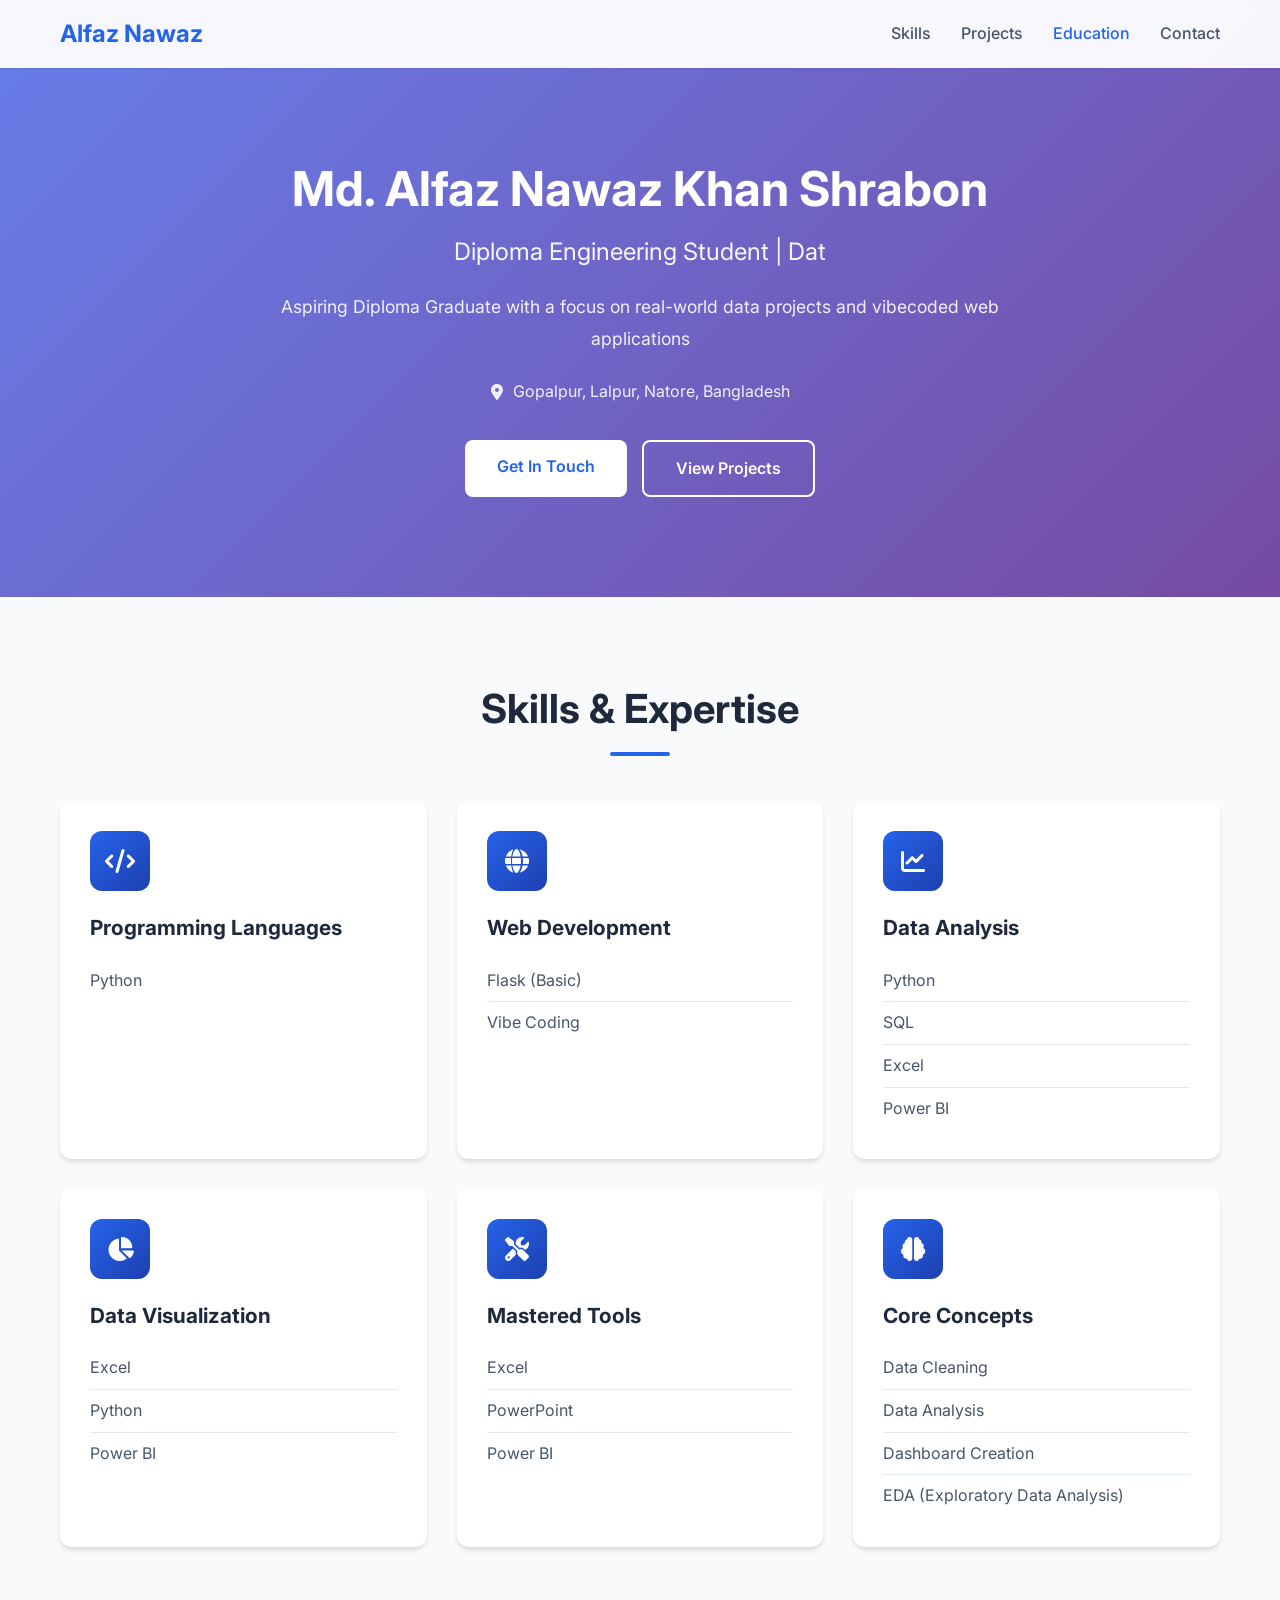
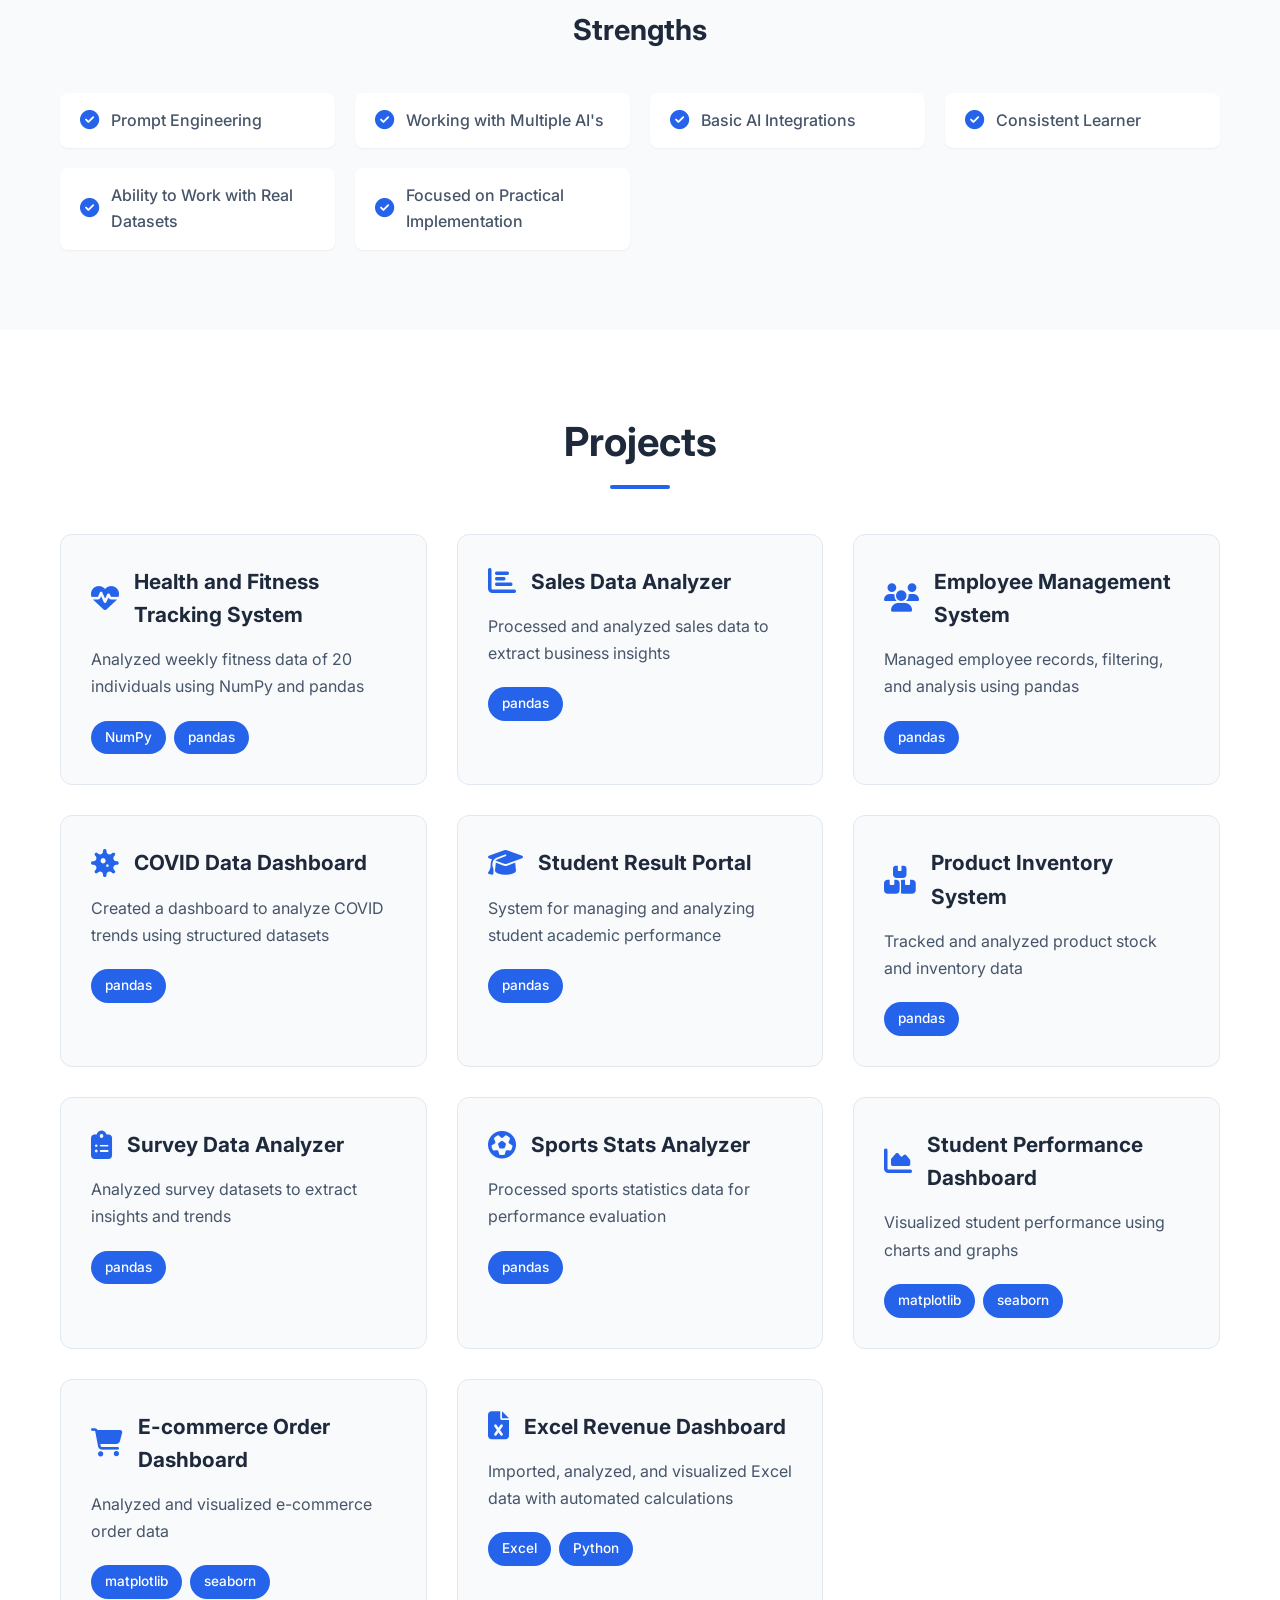
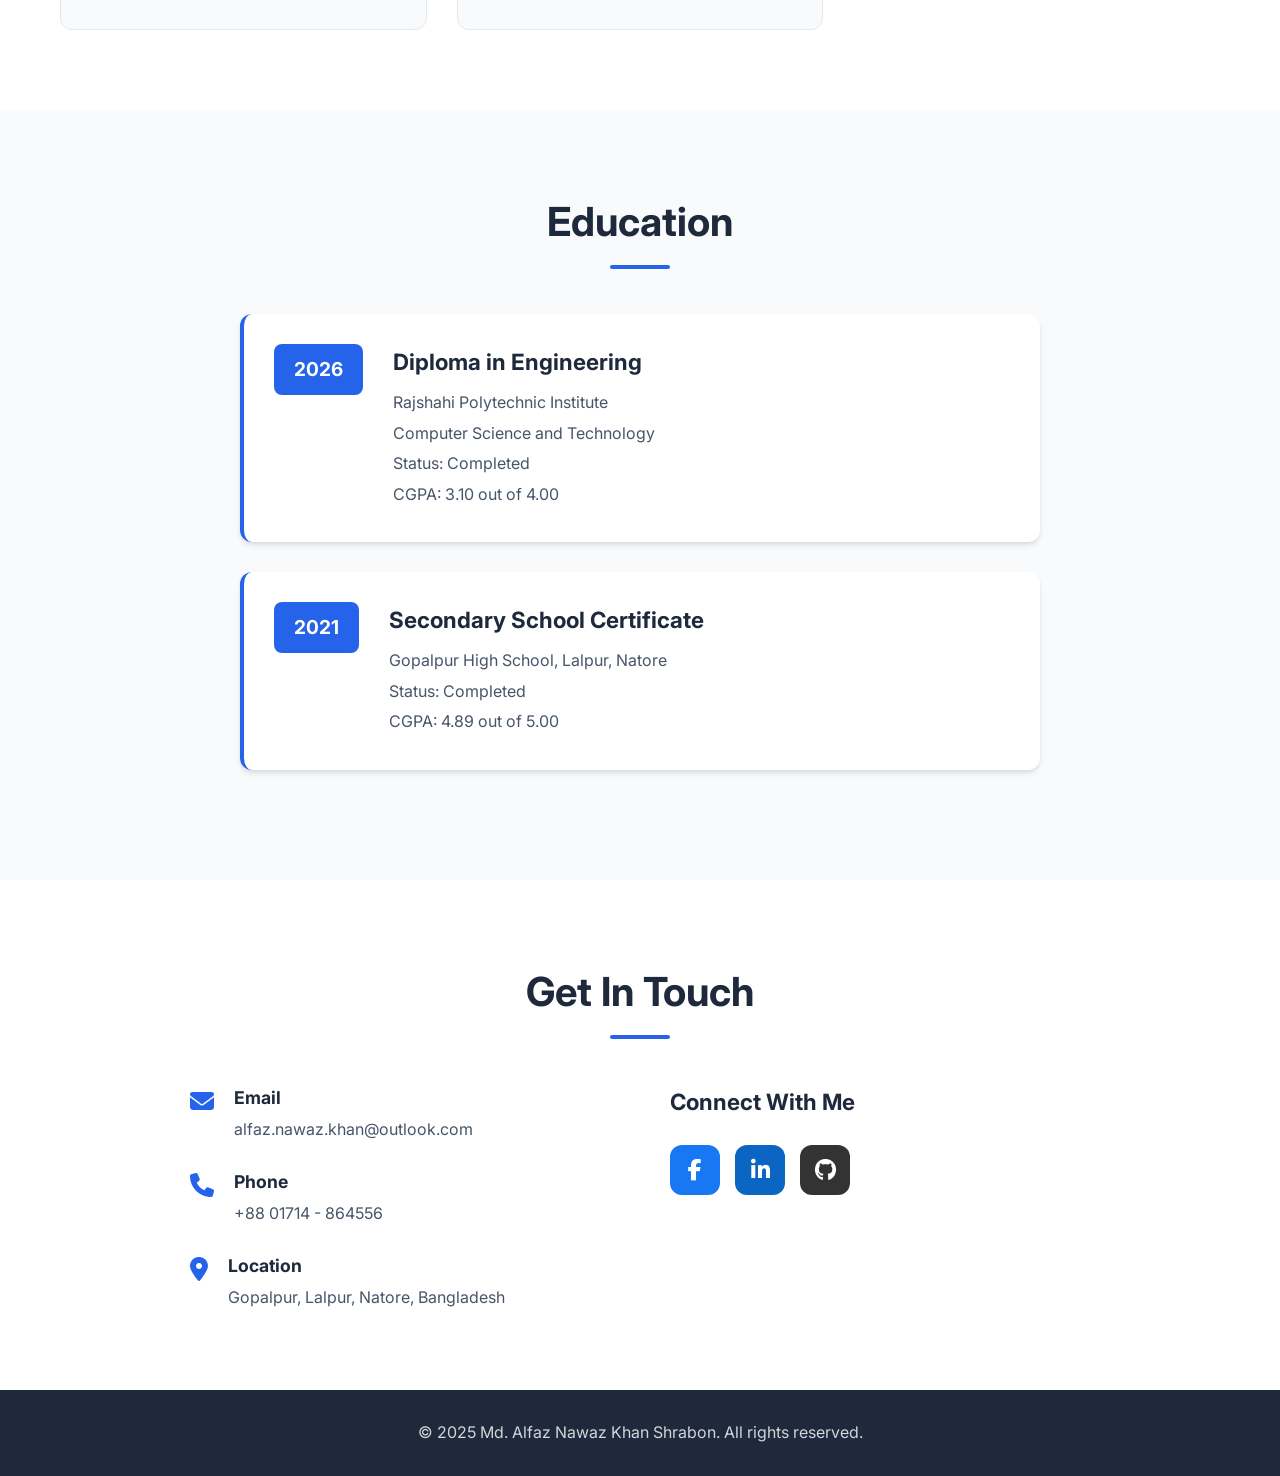
==== portfolio/index.html @ bba041fe "**Professional Portfolio Website Implementation** Key features implemented: - Created complete respo" ====
<!DOCTYPE html>
<html lang="en">
<head>
    <meta charset="UTF-8">
    <meta name="viewport" content="width=device-width, initial-scale=1.0">
    <title>Md. Alfaz Nawaz Khan Shrabon - Portfolio</title>
    <link rel="stylesheet" href="styles.css">
    <link href="https://fonts.googleapis.com/css2?family=Inter:wght@300;400;500;600;700&display=swap" rel="stylesheet">
    <link rel="stylesheet" href="https://cdnjs.cloudflare.com/ajax/libs/font-awesome/6.4.0/css/all.min.css">
</head>
<body>
    <!-- Navigation -->
    <nav class="navbar">
        <div class="nav-container">
            <a href="#" class="nav-logo">Alfaz Nawaz</a>
            <button class="nav-toggle" id="navToggle">
                <span class="hamburger"></span>
            </button>
            <ul class="nav-menu" id="navMenu">
                <li class="nav-item"><a href="#skills" class="nav-link">Skills</a></li>
                <li class="nav-item"><a href="#projects" class="nav-link">Projects</a></li>
                <li class="nav-item"><a href="#education" class="nav-link">Education</a></li>
                <li class="nav-item"><a href="#contact" class="nav-link">Contact</a></li>
            </ul>
        </div>
    </nav>

    <!-- Hero Section -->
    <header class="hero">
        <div class="container">
            <div class="hero-content">
                <h1 class="hero-title">Md. Alfaz Nawaz Khan Shrabon</h1>
                <p class="hero-subtitle">Diploma Engineering Student | Data Analyst | Web Developer</p>
                <p class="hero-description">Aspiring Diploma Graduate with a focus on real-world data projects and vibecoded web applications</p>
                <div class="hero-location">
                    <i class="fas fa-map-marker-alt"></i>
                    <span>Gopalpur, Lalpur, Natore, Bangladesh</span>
                </div>
                <div class="hero-buttons">
                    <a href="#contact" class="btn btn-primary">Get In Touch</a>
                    <a href="#projects" class="btn btn-secondary">View Projects</a>
                </div>
            </div>
        </div>
    </header>

    <!-- Skills Section -->
    <section id="skills" class="section skills-section">
        <div class="container">
            <h2 class="section-title">Skills & Expertise</h2>
            <div class="skills-grid">
                <div class="skill-card">
                    <div class="skill-icon">
                        <i class="fas fa-code"></i>
                    </div>
                    <h3>Programming Languages</h3>
                    <ul class="skill-list">
                        <li>Python</li>
                    </ul>
                </div>
                <div class="skill-card">
                    <div class="skill-icon">
                        <i class="fas fa-globe"></i>
                    </div>
                    <h3>Web Development</h3>
                    <ul class="skill-list">
                        <li>Flask (Basic)</li>
                        <li>Vibe Coding</li>
                    </ul>
                </div>
                <div class="skill-card">
                    <div class="skill-icon">
                        <i class="fas fa-chart-line"></i>
                    </div>
                    <h3>Data Analysis</h3>
                    <ul class="skill-list">
                        <li>Python</li>
                        <li>SQL</li>
                        <li>Excel</li>
                        <li>Power BI</li>
                    </ul>
                </div>
                <div class="skill-card">
                    <div class="skill-icon">
                        <i class="fas fa-chart-pie"></i>
                    </div>
                    <h3>Data Visualization</h3>
                    <ul class="skill-list">
                        <li>Excel</li>
                        <li>Python</li>
                        <li>Power BI</li>
                    </ul>
                </div>
                <div class="skill-card">
                    <div class="skill-icon">
                        <i class="fas fa-tools"></i>
                    </div>
                    <h3>Mastered Tools</h3>
                    <ul class="skill-list">
                        <li>Excel</li>
                        <li>PowerPoint</li>
                        <li>Power BI</li>
                    </ul>
                </div>
                <div class="skill-card">
                    <div class="skill-icon">
                        <i class="fas fa-brain"></i>
                    </div>
                    <h3>Core Concepts</h3>
                    <ul class="skill-list">
                        <li>Data Cleaning</li>
                        <li>Data Analysis</li>
                        <li>Dashboard Creation</li>
                        <li>EDA (Exploratory Data Analysis)</li>
                    </ul>
                </div>
            </div>
            
            <div class="strengths-section">
                <h3 class="subsection-title">Strengths</h3>
                <div class="strengths-grid">
                    <div class="strength-item">
                        <i class="fas fa-check-circle"></i>
                        <span>Prompt Engineering</span>
                    </div>
                    <div class="strength-item">
                        <i class="fas fa-check-circle"></i>
                        <span>Working with Multiple AI's</span>
                    </div>
                    <div class="strength-item">
                        <i class="fas fa-check-circle"></i>
                        <span>Basic AI Integrations</span>
                    </div>
                    <div class="strength-item">
                        <i class="fas fa-check-circle"></i>
                        <span>Consistent Learner</span>
                    </div>
                    <div class="strength-item">
                        <i class="fas fa-check-circle"></i>
                        <span>Ability to Work with Real Datasets</span>
                    </div>
                    <div class="strength-item">
                        <i class="fas fa-check-circle"></i>
                        <span>Focused on Practical Implementation</span>
                    </div>
                </div>
            </div>
        </div>
    </section>

    <!-- Projects Section -->
    <section id="projects" class="section projects-section">
        <div class="container">
            <h2 class="section-title">Projects</h2>
            <div class="projects-grid">
                <div class="project-card">
                    <div class="project-header">
                        <i class="fas fa-heartbeat project-icon"></i>
                        <h3>Health and Fitness Tracking System</h3>
                    </div>
                    <p class="project-description">Analyzed weekly fitness data of 20 individuals using NumPy and pandas</p>
                    <div class="project-tech">
                        <span class="tech-tag">NumPy</span>
                        <span class="tech-tag">pandas</span>
                    </div>
                </div>
                <div class="project-card">
                    <div class="project-header">
                        <i class="fas fa-chart-bar project-icon"></i>
                        <h3>Sales Data Analyzer</h3>
                    </div>
                    <p class="project-description">Processed and analyzed sales data to extract business insights</p>
                    <div class="project-tech">
                        <span class="tech-tag">pandas</span>
                    </div>
                </div>
                <div class="project-card">
                    <div class="project-header">
                        <i class="fas fa-users project-icon"></i>
                        <h3>Employee Management System</h3>
                    </div>
                    <p class="project-description">Managed employee records, filtering, and analysis using pandas</p>
                    <div class="project-tech">
                        <span class="tech-tag">pandas</span>
                    </div>
                </div>
                <div class="project-card">
                    <div class="project-header">
                        <i class="fas fa-virus project-icon"></i>
                        <h3>COVID Data Dashboard</h3>
                    </div>
                    <p class="project-description">Created a dashboard to analyze COVID trends using structured datasets</p>
                    <div class="project-tech">
                        <span class="tech-tag">pandas</span>
                    </div>
                </div>
                <div class="project-card">
                    <div class="project-header">
                        <i class="fas fa-graduation-cap project-icon"></i>
                        <h3>Student Result Portal</h3>
                    </div>
                    <p class="project-description">System for managing and analyzing student academic performance</p>
                    <div class="project-tech">
                        <span class="tech-tag">pandas</span>
                    </div>
                </div>
                <div class="project-card">
                    <div class="project-header">
                        <i class="fas fa-boxes project-icon"></i>
                        <h3>Product Inventory System</h3>
                    </div>
                    <p class="project-description">Tracked and analyzed product stock and inventory data</p>
                    <div class="project-tech">
                        <span class="tech-tag">pandas</span>
                    </div>
                </div>
                <div class="project-card">
                    <div class="project-header">
                        <i class="fas fa-clipboard-list project-icon"></i>
                        <h3>Survey Data Analyzer</h3>
                    </div>
                    <p class="project-description">Analyzed survey datasets to extract insights and trends</p>
                    <div class="project-tech">
                        <span class="tech-tag">pandas</span>
                    </div>
                </div>
                <div class="project-card">
                    <div class="project-header">
                        <i class="fas fa-futbol project-icon"></i>
                        <h3>Sports Stats Analyzer</h3>
                    </div>
                    <p class="project-description">Processed sports statistics data for performance evaluation</p>
                    <div class="project-tech">
                        <span class="tech-tag">pandas</span>
                    </div>
                </div>
                <div class="project-card">
                    <div class="project-header">
                        <i class="fas fa-chart-area project-icon"></i>
                        <h3>Student Performance Dashboard</h3>
                    </div>
                    <p class="project-description">Visualized student performance using charts and graphs</p>
                    <div class="project-tech">
                        <span class="tech-tag">matplotlib</span>
                        <span class="tech-tag">seaborn</span>
                    </div>
                </div>
                <div class="project-card">
                    <div class="project-header">
                        <i class="fas fa-shopping-cart project-icon"></i>
                        <h3>E-commerce Order Dashboard</h3>
                    </div>
                    <p class="project-description">Analyzed and visualized e-commerce order data</p>
                    <div class="project-tech">
                        <span class="tech-tag">matplotlib</span>
                        <span class="tech-tag">seaborn</span>
                    </div>
                </div>
                <div class="project-card">
                    <div class="project-header">
                        <i class="fas fa-file-excel project-icon"></i>
                        <h3>Excel Revenue Dashboard</h3>
                    </div>
                    <p class="project-description">Imported, analyzed, and visualized Excel data with automated calculations</p>
                    <div class="project-tech">
                        <span class="tech-tag">Excel</span>
                        <span class="tech-tag">Python</span>
                    </div>
                </div>
            </div>
        </div>
    </section>

    <!-- Education Section -->
    <section id="education" class="section education-section">
        <div class="container">
            <h2 class="section-title">Education</h2>
            <div class="education-timeline">
                <div class="education-card">
                    <div class="education-year">2026</div>
                    <div class="education-content">
                        <h3>Diploma in Engineering</h3>
                        <p class="education-institution">Rajshahi Polytechnic Institute</p>
                        <p class="education-department">Computer Science and Technology</p>
                        <p class="education-status">Status: Completed</p>
                        <p class="education-cgpa">CGPA: 3.10 out of 4.00</p>
                    </div>
                </div>
                <div class="education-card">
                    <div class="education-year">2021</div>
                    <div class="education-content">
                        <h3>Secondary School Certificate</h3>
                        <p class="education-institution">Gopalpur High School, Lalpur, Natore</p>
                        <p class="education-status">Status: Completed</p>
                        <p class="education-cgpa">CGPA: 4.89 out of 5.00</p>
                    </div>
                </div>
            </div>
        </div>
    </section>

    <!-- Contact Section -->
    <section id="contact" class="section contact-section">
        <div class="container">
            <h2 class="section-title">Get In Touch</h2>
            <div class="contact-content">
                <div class="contact-info">
                    <div class="contact-item">
                        <i class="fas fa-envelope"></i>
                        <div>
                            <h4>Email</h4>
                            <a href="mailto:alfaz.nawaz.khan@outlook.com">alfaz.nawaz.khan@outlook.com</a>
                        </div>
                    </div>
                    <div class="contact-item">
                        <i class="fas fa-phone"></i>
                        <div>
                            <h4>Phone</h4>
                            <a href="tel:+8801714864556">+88 01714 - 864556</a>
                        </div>
                    </div>
                    <div class="contact-item">
                        <i class="fas fa-map-marker-alt"></i>
                        <div>
                            <h4>Location</h4>
                            <p>Gopalpur, Lalpur, Natore, Bangladesh</p>
                        </div>
                    </div>
                </div>
                <div class="social-links">
                    <h3>Connect With Me</h3>
                    <div class="social-icons">
                        <a href="https://www.facebook.com/share/1CtKbFbs4C/" target="_blank" class="social-icon facebook">
                            <i class="fab fa-facebook-f"></i>
                        </a>
                        <a href="https://www.linkedin.com/in/alfaz-nawaz-012961237/" target="_blank" class="social-icon linkedin">
                            <i class="fab fa-linkedin-in"></i>
                        </a>
                        <a href="https://github.com/AlfazNawazKhan" target="_blank" class="social-icon github">
                            <i class="fab fa-github"></i>
                        </a>
                    </div>
                </div>
            </div>
        </div>
    </section>

    <!-- Footer -->
    <footer class="footer">
        <div class="container">
            <p>&copy; 2025 Md. Alfaz Nawaz Khan Shrabon. All rights reserved.</p>
        </div>
    </footer>

    <script src="script.js"></script>
</body>
</html>
---- portfolio/styles.css ----
/* CSS Reset and Base Styles */
* {
    margin: 0;
    padding: 0;
    box-sizing: border-box;
}

:root {
    --primary-color: #2563eb;
    --primary-dark: #1e40af;
    --secondary-color: #64748b;
    --text-primary: #1e293b;
    --text-secondary: #475569;
    --bg-light: #f8fafc;
    --bg-white: #ffffff;
    --border-color: #e2e8f0;
    --shadow-sm: 0 1px 2px 0 rgba(0, 0, 0, 0.05);
    --shadow-md: 0 4px 6px -1px rgba(0, 0, 0, 0.1), 0 2px 4px -1px rgba(0, 0, 0, 0.06);
    --shadow-lg: 0 10px 15px -3px rgba(0, 0, 0, 0.1), 0 4px 6px -2px rgba(0, 0, 0, 0.05);
    --transition: all 0.3s ease;
}

html {
    scroll-behavior: smooth;
}

body {
    font-family: 'Inter', -apple-system, BlinkMacSystemFont, 'Segoe UI', Roboto, sans-serif;
    line-height: 1.6;
    color: var(--text-primary);
    background-color: var(--bg-white);
}

.container {
    max-width: 1200px;
    margin: 0 auto;
    padding: 0 20px;
}

.section {
    padding: 80px 0;
}

.section-title {
    font-size: 2.5rem;
    font-weight: 700;
    text-align: center;
    margin-bottom: 60px;
    color: var(--text-primary);
    position: relative;
}

.section-title::after {
    content: '';
    position: absolute;
    bottom: -15px;
    left: 50%;
    transform: translateX(-50%);
    width: 60px;
    height: 4px;
    background: var(--primary-color);
    border-radius: 2px;
}

/* Navigation */
.navbar {
    position: fixed;
    top: 0;
    left: 0;
    right: 0;
    background: rgba(255, 255, 255, 0.95);
    backdrop-filter: blur(10px);
    box-shadow: var(--shadow-sm);
    z-index: 1000;
    transition: var(--transition);
}

.nav-container {
    max-width: 1200px;
    margin: 0 auto;
    padding: 15px 20px;
    display: flex;
    justify-content: space-between;
    align-items: center;
}

.nav-logo {
    font-size: 1.5rem;
    font-weight: 700;
    color: var(--primary-color);
    text-decoration: none;
    transition: var(--transition);
}

.nav-logo:hover {
    color: var(--primary-dark);
}

.nav-menu {
    display: flex;
    list-style: none;
    gap: 30px;
}

.nav-link {
    text-decoration: none;
    color: var(--text-secondary);
    font-weight: 500;
    transition: var(--transition);
    position: relative;
}

.nav-link:hover {
    color: var(--primary-color);
}

.nav-link::after {
    content: '';
    position: absolute;
    bottom: -5px;
    left: 0;
    width: 0;
    height: 2px;
    background: var(--primary-color);
    transition: var(--transition);
}

.nav-link:hover::after {
    width: 100%;
}

.nav-toggle {
    display: none;
    background: none;
    border: none;
    cursor: pointer;
    padding: 10px;
}

.hamburger {
    display: block;
    width: 25px;
    height: 3px;
    background: var(--text-primary);
    position: relative;
    transition: var(--transition);
}

.hamburger::before,
.hamburger::after {
    content: '';
    position: absolute;
    width: 25px;
    height: 3px;
    background: var(--text-primary);
    transition: var(--transition);
}

.hamburger::before {
    top: -8px;
}

.hamburger::after {
    top: 8px;
}

/* Hero Section */
.hero {
    padding: 160px 0 100px;
    background: linear-gradient(135deg, #667eea 0%, #764ba2 100%);
    color: white;
    text-align: center;
}

.hero-content {
    max-width: 800px;
    margin: 0 auto;
}

.hero-title {
    font-size: 3rem;
    font-weight: 700;
    margin-bottom: 15px;
    line-height: 1.2;
}

.hero-subtitle {
    font-size: 1.5rem;
    font-weight: 400;
    margin-bottom: 20px;
    opacity: 0.95;
}

.hero-description {
    font-size: 1.1rem;
    margin-bottom: 25px;
    opacity: 0.9;
    line-height: 1.8;
}

.hero-location {
    display: flex;
    align-items: center;
    justify-content: center;
    gap: 10px;
    margin-bottom: 35px;
    font-size: 1rem;
    opacity: 0.9;
}

.hero-buttons {
    display: flex;
    gap: 15px;
    justify-content: center;
    flex-wrap: wrap;
}

.btn {
    padding: 14px 32px;
    border-radius: 8px;
    text-decoration: none;
    font-weight: 600;
    font-size: 1rem;
    transition: var(--transition);
    display: inline-block;
}

.btn-primary {
    background: white;
    color: var(--primary-color);
}

.btn-primary:hover {
    background: var(--bg-light);
    transform: translateY(-2px);
    box-shadow: var(--shadow-lg);
}

.btn-secondary {
    background: transparent;
    color: white;
    border: 2px solid white;
}

.btn-secondary:hover {
    background: white;
    color: var(--primary-color);
    transform: translateY(-2px);
}

/* Skills Section */
.skills-section {
    background: var(--bg-light);
}

.skills-grid {
    display: grid;
    grid-template-columns: repeat(auto-fit, minmax(300px, 1fr));
    gap: 30px;
    margin-bottom: 60px;
}

.skill-card {
    background: var(--bg-white);
    padding: 30px;
    border-radius: 12px;
    box-shadow: var(--shadow-md);
    transition: var(--transition);
}

.skill-card:hover {
    transform: translateY(-5px);
    box-shadow: var(--shadow-lg);
}

.skill-icon {
    width: 60px;
    height: 60px;
    background: linear-gradient(135deg, var(--primary-color), var(--primary-dark));
    border-radius: 12px;
    display: flex;
    align-items: center;
    justify-content: center;
    margin-bottom: 20px;
}

.skill-icon i {
    font-size: 24px;
    color: white;
}

.skill-card h3 {
    font-size: 1.3rem;
    margin-bottom: 15px;
    color: var(--text-primary);
}

.skill-list {
    list-style: none;
}

.skill-list li {
    padding: 8px 0;
    color: var(--text-secondary);
    border-bottom: 1px solid var(--border-color);
}

.skill-list li:last-child {
    border-bottom: none;
}

/* Strengths Section */
.strengths-section {
    margin-top: 60px;
}

.subsection-title {
    font-size: 1.8rem;
    text-align: center;
    margin-bottom: 40px;
    color: var(--text-primary);
}

.strengths-grid {
    display: grid;
    grid-template-columns: repeat(auto-fit, minmax(250px, 1fr));
    gap: 20px;
}

.strength-item {
    display: flex;
    align-items: center;
    gap: 12px;
    padding: 15px 20px;
    background: var(--bg-white);
    border-radius: 8px;
    box-shadow: var(--shadow-sm);
    transition: var(--transition);
}

.strength-item:hover {
    box-shadow: var(--shadow-md);
    transform: translateX(5px);
}

.strength-item i {
    color: var(--primary-color);
    font-size: 1.2rem;
}

.strength-item span {
    color: var(--text-secondary);
    font-weight: 500;
}

/* Projects Section */
.projects-section {
    background: var(--bg-white);
}

.projects-grid {
    display: grid;
    grid-template-columns: repeat(auto-fit, minmax(320px, 1fr));
    gap: 30px;
}

.project-card {
    background: var(--bg-light);
    padding: 30px;
    border-radius: 12px;
    border: 1px solid var(--border-color);
    transition: var(--transition);
}

.project-card:hover {
    border-color: var(--primary-color);
    box-shadow: var(--shadow-lg);
    transform: translateY(-5px);
}

.project-header {
    display: flex;
    align-items: center;
    gap: 15px;
    margin-bottom: 15px;
}

.project-icon {
    font-size: 28px;
    color: var(--primary-color);
}

.project-header h3 {
    font-size: 1.3rem;
    color: var(--text-primary);
}

.project-description {
    color: var(--text-secondary);
    margin-bottom: 20px;
    line-height: 1.7;
}

.project-tech {
    display: flex;
    flex-wrap: wrap;
    gap: 8px;
}

.tech-tag {
    background: var(--primary-color);
    color: white;
    padding: 6px 14px;
    border-radius: 20px;
    font-size: 0.85rem;
    font-weight: 500;
}

/* Education Section */
.education-section {
    background: var(--bg-light);
}

.education-timeline {
    max-width: 800px;
    margin: 0 auto;
}

.education-card {
    background: var(--bg-white);
    border-radius: 12px;
    padding: 30px;
    margin-bottom: 30px;
    box-shadow: var(--shadow-md);
    display: flex;
    gap: 30px;
    transition: var(--transition);
    border-left: 4px solid var(--primary-color);
}

.education-card:hover {
    box-shadow: var(--shadow-lg);
    transform: translateX(5px);
}

.education-year {
    background: var(--primary-color);
    color: white;
    padding: 10px 20px;
    border-radius: 8px;
    font-weight: 700;
    font-size: 1.2rem;
    height: fit-content;
}

.education-content h3 {
    font-size: 1.4rem;
    color: var(--text-primary);
    margin-bottom: 10px;
}

.education-institution,
.education-department,
.education-status,
.education-cgpa {
    color: var(--text-secondary);
    margin-bottom: 5px;
}

/* Contact Section */
.contact-section {
    background: var(--bg-white);
}

.contact-content {
    display: grid;
    grid-template-columns: 1fr 1fr;
    gap: 60px;
    max-width: 900px;
    margin: 0 auto;
}

.contact-info {
    display: flex;
    flex-direction: column;
    gap: 25px;
}

.contact-item {
    display: flex;
    align-items: flex-start;
    gap: 20px;
}

.contact-item i {
    font-size: 24px;
    color: var(--primary-color);
    margin-top: 5px;
}

.contact-item h4 {
    font-size: 1.1rem;
    color: var(--text-primary);
    margin-bottom: 5px;
}

.contact-item a,
.contact-item p {
    color: var(--text-secondary);
    text-decoration: none;
    transition: var(--transition);
}

.contact-item a:hover {
    color: var(--primary-color);
}

.social-links h3 {
    font-size: 1.4rem;
    color: var(--text-primary);
    margin-bottom: 25px;
}

.social-icons {
    display: flex;
    gap: 15px;
}

.social-icon {
    width: 50px;
    height: 50px;
    border-radius: 12px;
    display: flex;
    align-items: center;
    justify-content: center;
    text-decoration: none;
    transition: var(--transition);
}

.social-icon i {
    font-size: 22px;
    color: white;
}

.social-icon.facebook {
    background: #1877f2;
}

.social-icon.linkedin {
    background: #0a66c2;
}

.social-icon.github {
    background: #333;
}

.social-icon:hover {
    transform: translateY(-5px);
    box-shadow: var(--shadow-lg);
}

/* Footer */
.footer {
    background: var(--text-primary);
    color: white;
    padding: 30px 0;
    text-align: center;
}

.footer p {
    opacity: 0.8;
}

/* Responsive Design */
@media (max-width: 768px) {
    .nav-toggle {
        display: block;
    }

    .nav-menu {
        position: fixed;
        top: 70px;
        left: -100%;
        width: 100%;
        background: white;
        flex-direction: column;
        padding: 30px;
        box-shadow: var(--shadow-lg);
        transition: var(--transition);
    }

    .nav-menu.active {
        left: 0;
    }

    .hero-title {
        font-size: 2rem;
    }

    .hero-subtitle {
        font-size: 1.2rem;
    }

    .section-title {
        font-size: 2rem;
    }

    .skills-grid,
    .projects-grid {
        grid-template-columns: 1fr;
    }

    .strengths-grid {
        grid-template-columns: 1fr;
    }

    .contact-content {
        grid-template-columns: 1fr;
        gap: 40px;
    }

    .education-card {
        flex-direction: column;
        gap: 15px;
    }

    .education-year {
        width: fit-content;
    }
}

@media (max-width: 480px) {
    .hero {
        padding: 120px 0 60px;
    }

    .hero-title {
        font-size: 1.8rem;
    }

    .section {
        padding: 60px 0;
    }

    .btn {
        padding: 12px 24px;
        font-size: 0.9rem;
    }
}
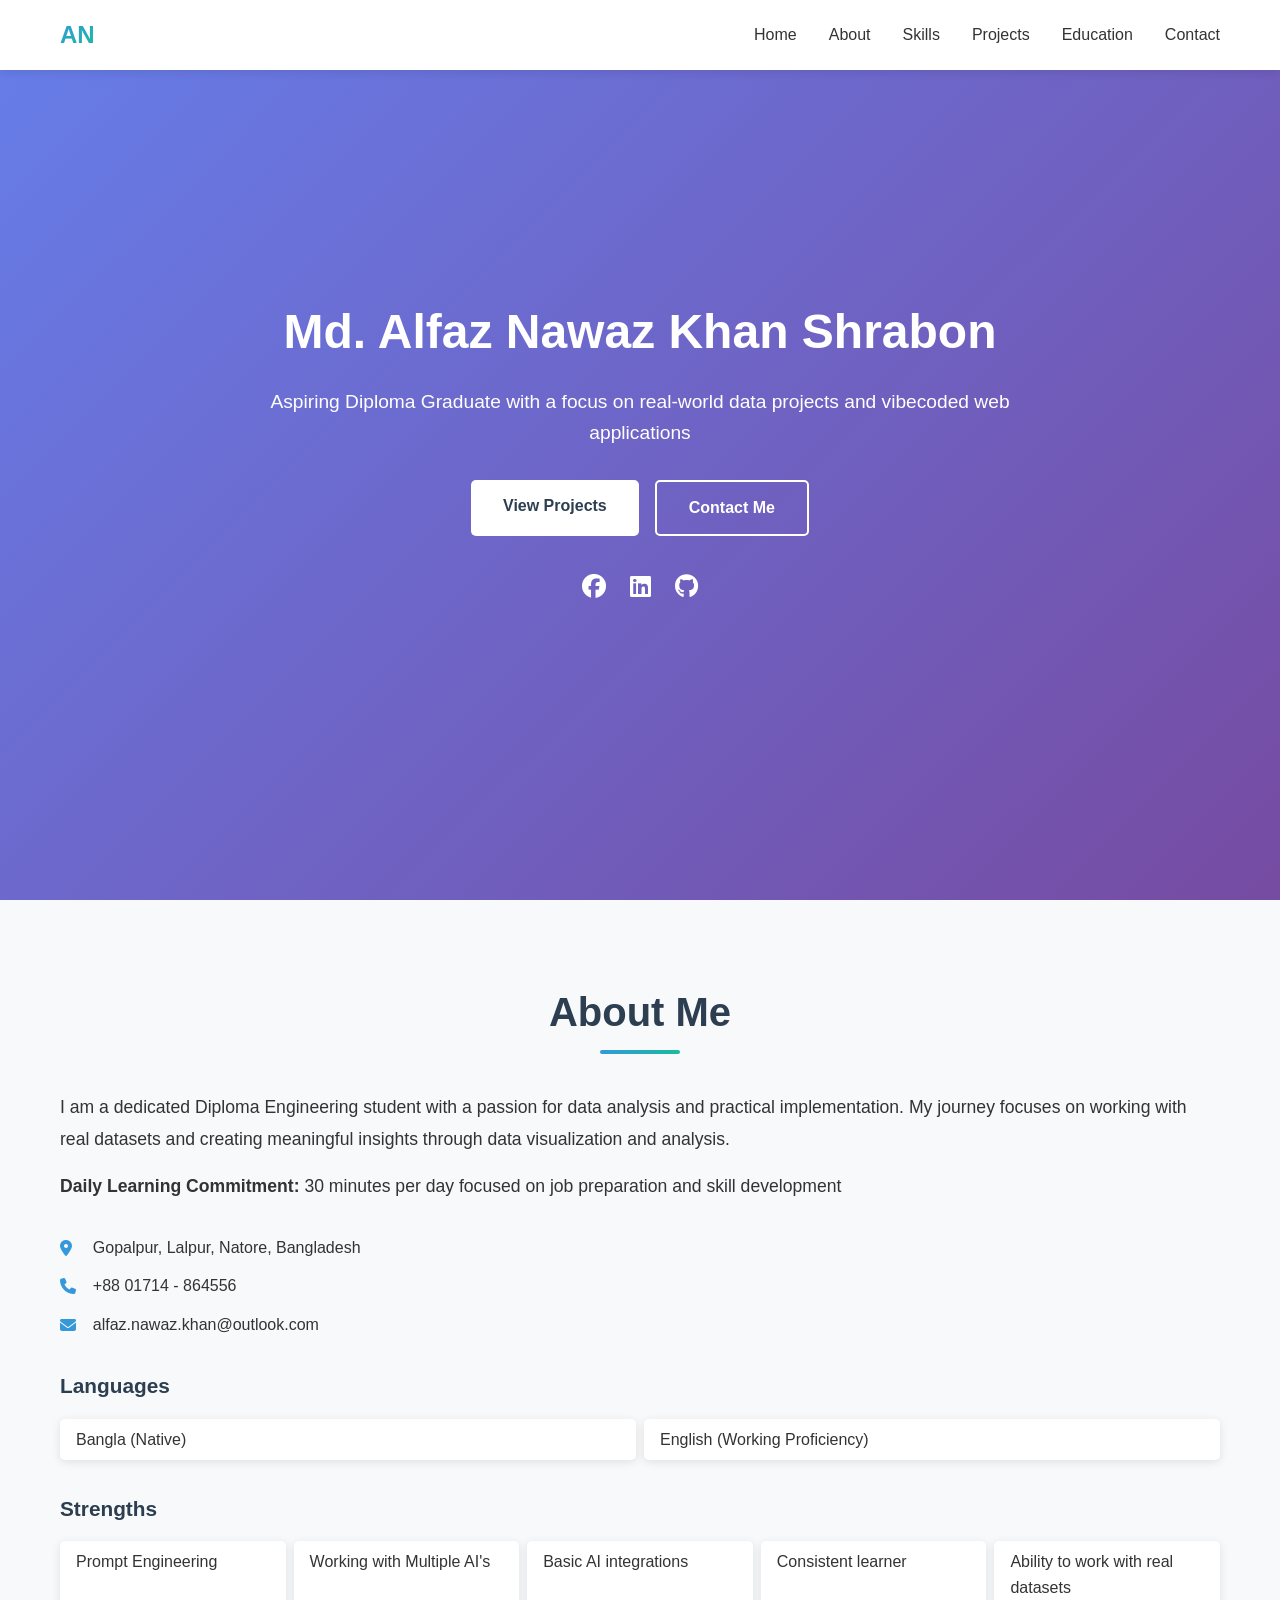
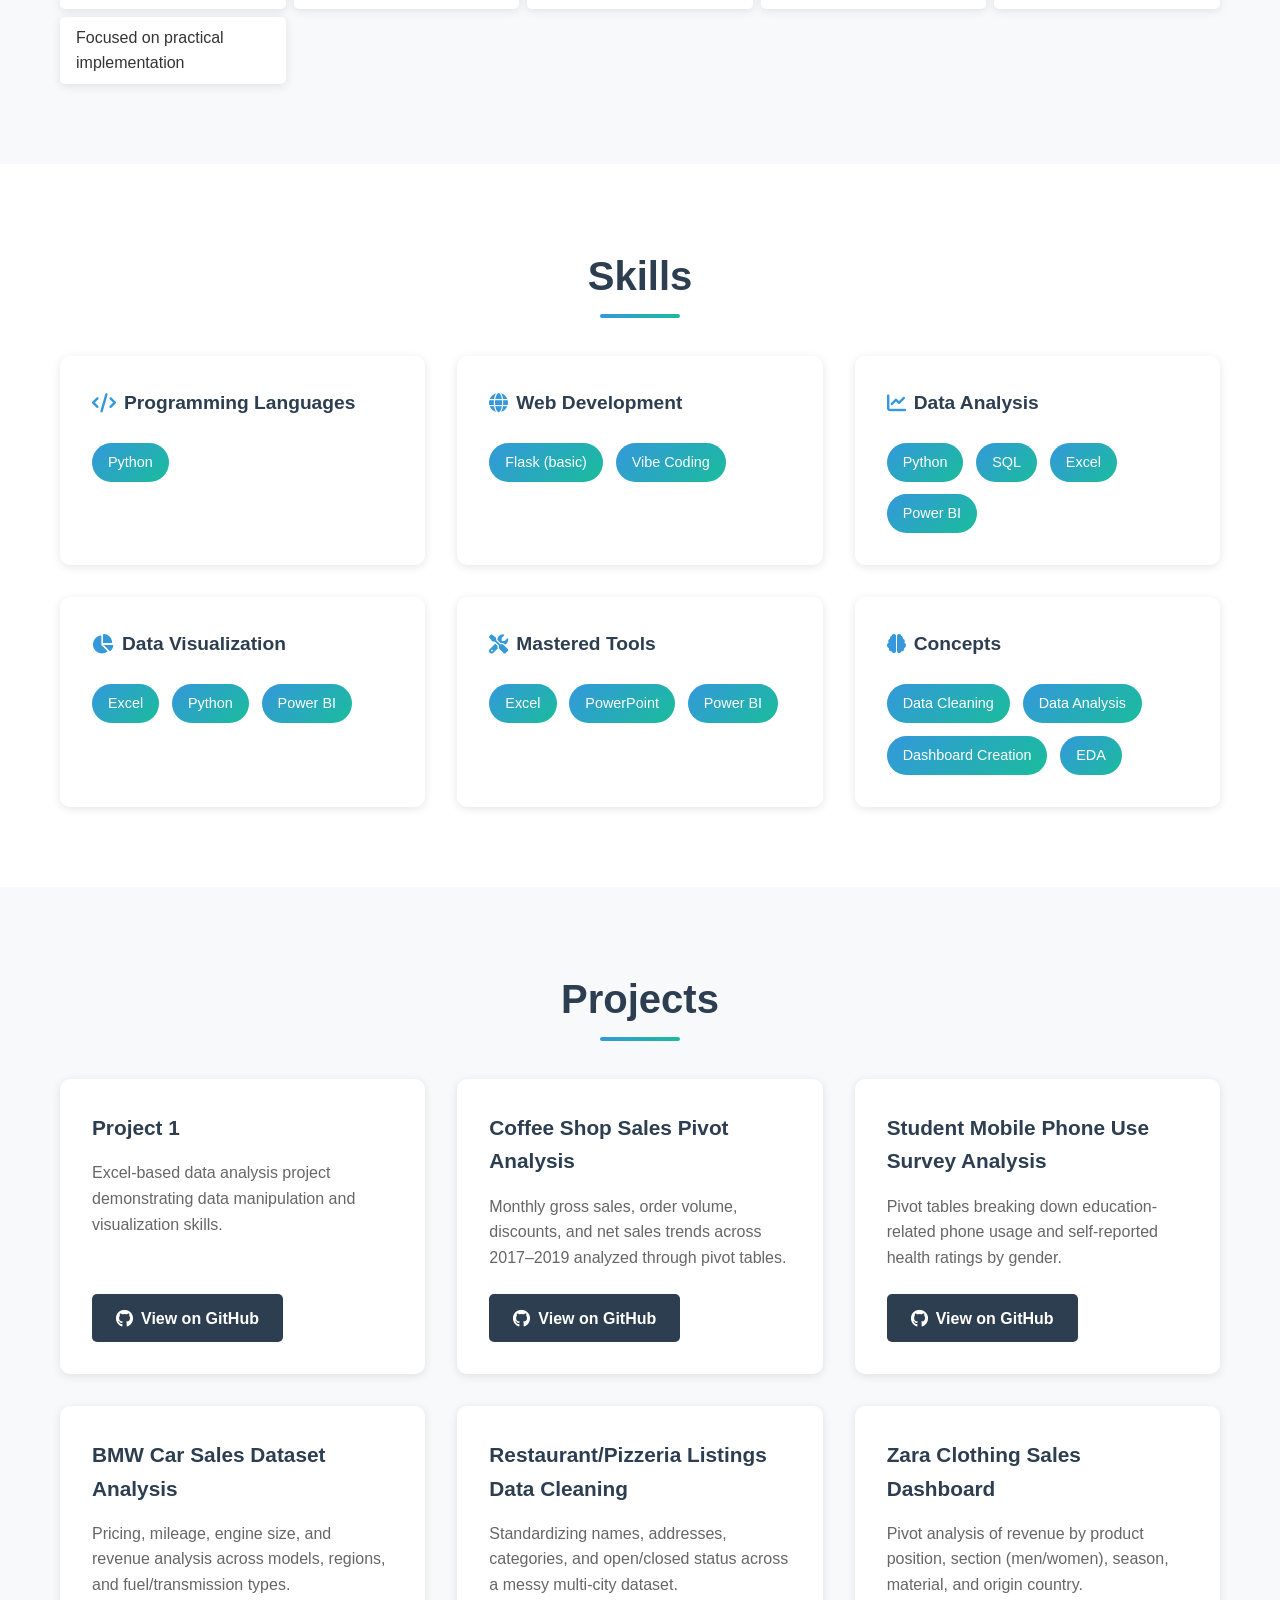
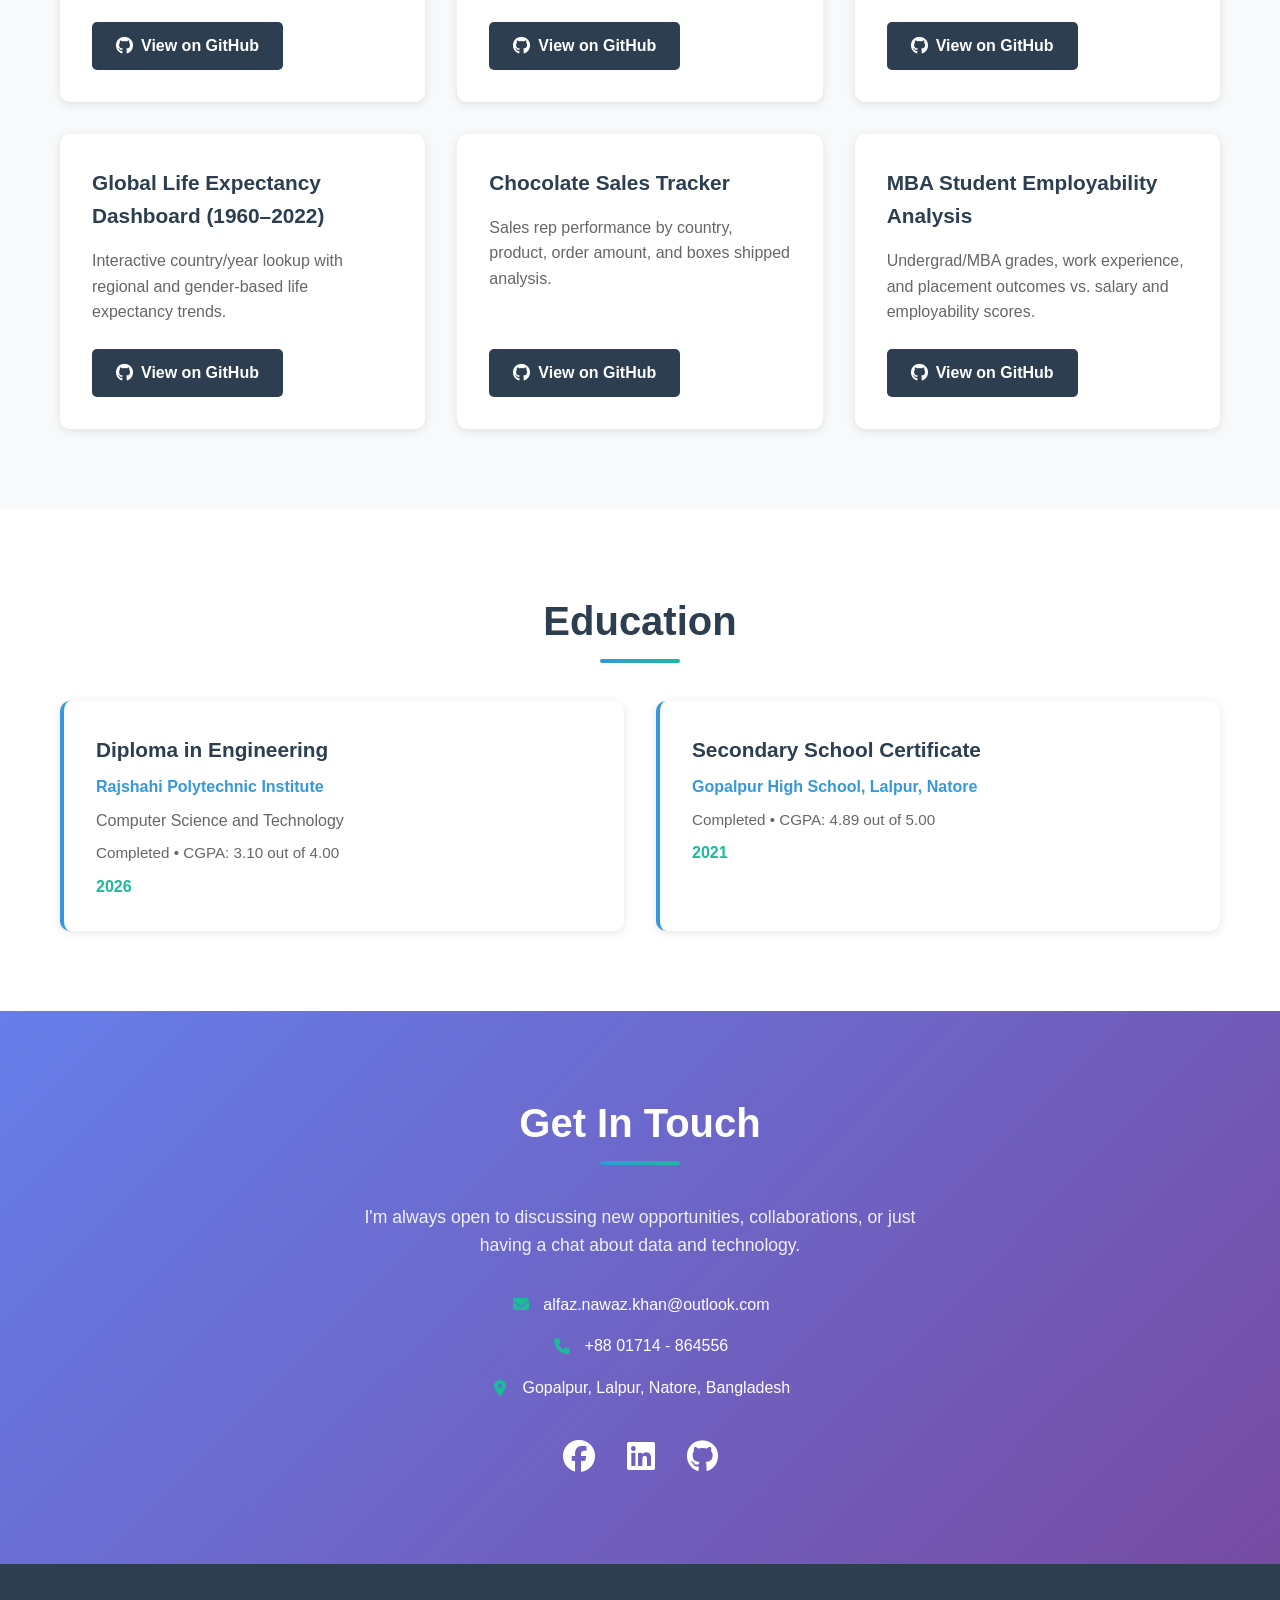
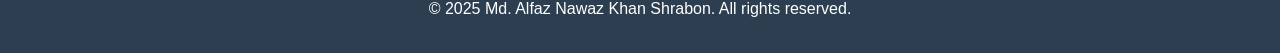
==== commit 37401b6f: "**Professional Portfolio Website Implementation** Key features implemented: - portfolio/index.html: " ====
--- a/portfolio/index.html
+++ b/portfolio/index.html
@@ -5,143 +5,151 @@
     <meta name="viewport" content="width=device-width, initial-scale=1.0">
     <title>Md. Alfaz Nawaz Khan Shrabon - Portfolio</title>
     <link rel="stylesheet" href="styles.css">
-    <link href="https://fonts.googleapis.com/css2?family=Inter:wght@300;400;500;600;700&display=swap" rel="stylesheet">
     <link rel="stylesheet" href="https://cdnjs.cloudflare.com/ajax/libs/font-awesome/6.4.0/css/all.min.css">
 </head>
 <body>
     <!-- Navigation -->
     <nav class="navbar">
-        <div class="nav-container">
-            <a href="#" class="nav-logo">Alfaz Nawaz</a>
-            <button class="nav-toggle" id="navToggle">
-                <span class="hamburger"></span>
-            </button>
-            <ul class="nav-menu" id="navMenu">
-                <li class="nav-item"><a href="#skills" class="nav-link">Skills</a></li>
-                <li class="nav-item"><a href="#projects" class="nav-link">Projects</a></li>
-                <li class="nav-item"><a href="#education" class="nav-link">Education</a></li>
-                <li class="nav-item"><a href="#contact" class="nav-link">Contact</a></li>
+        <div class="container">
+            <div class="logo">AN</div>
+            <ul class="nav-links">
+                <li><a href="#home">Home</a></li>
+                <li><a href="#about">About</a></li>
+                <li><a href="#skills">Skills</a></li>
+                <li><a href="#projects">Projects</a></li>
+                <li><a href="#education">Education</a></li>
+                <li><a href="#contact">Contact</a></li>
             </ul>
+            <div class="burger">
+                <div class="line1"></div>
+                <div class="line2"></div>
+                <div class="line3"></div>
+            </div>
         </div>
     </nav>
 
     <!-- Hero Section -->
-    <header class="hero">
+    <section id="home" class="hero">
         <div class="container">
             <div class="hero-content">
-                <h1 class="hero-title">Md. Alfaz Nawaz Khan Shrabon</h1>
-                <p class="hero-subtitle">Diploma Engineering Student | Data Analyst | Web Developer</p>
-                <p class="hero-description">Aspiring Diploma Graduate with a focus on real-world data projects and vibecoded web applications</p>
-                <div class="hero-location">
-                    <i class="fas fa-map-marker-alt"></i>
-                    <span>Gopalpur, Lalpur, Natore, Bangladesh</span>
-                </div>
+                <h1>Md. Alfaz Nawaz Khan Shrabon</h1>
+                <p class="tagline">Aspiring Diploma Graduate with a focus on real-world data projects and vibecoded web applications</p>
                 <div class="hero-buttons">
-                    <a href="#contact" class="btn btn-primary">Get In Touch</a>
-                    <a href="#projects" class="btn btn-secondary">View Projects</a>
-                </div>
-            </div>
-        </div>
-    </header>
+                    <a href="#projects" class="btn btn-primary">View Projects</a>
+                    <a href="#contact" class="btn btn-secondary">Contact Me</a>
+                </div>
+                <div class="social-links">
+                    <a href="https://www.facebook.com/share/1CtKbFbs4C/" target="_blank" aria-label="Facebook"><i class="fab fa-facebook"></i></a>
+                    <a href="https://www.linkedin.com/in/alfaz-nawaz-012961237/" target="_blank" aria-label="LinkedIn"><i class="fab fa-linkedin"></i></a>
+                    <a href="https://github.com/alfaznawaz2016-hub" target="_blank" aria-label="GitHub"><i class="fab fa-github"></i></a>
+                </div>
+            </div>
+        </div>
+    </section>
+
+    <!-- About Section -->
+    <section id="about" class="about">
+        <div class="container">
+            <h2>About Me</h2>
+            <div class="about-content">
+                <div class="about-info">
+                    <p>I am a dedicated Diploma Engineering student with a passion for data analysis and practical implementation. My journey focuses on working with real datasets and creating meaningful insights through data visualization and analysis.</p>
+                    <p><strong>Daily Learning Commitment:</strong> 30 minutes per day focused on job preparation and skill development</p>
+                    
+                    <div class="personal-details">
+                        <div class="detail-item">
+                            <i class="fas fa-map-marker-alt"></i>
+                            <span>Gopalpur, Lalpur, Natore, Bangladesh</span>
+                        </div>
+                        <div class="detail-item">
+                            <i class="fas fa-phone"></i>
+                            <span>+88 01714 - 864556</span>
+                        </div>
+                        <div class="detail-item">
+                            <i class="fas fa-envelope"></i>
+                            <span>alfaz.nawaz.khan@outlook.com</span>
+                        </div>
+                    </div>
+
+                    <div class="languages">
+                        <h3>Languages</h3>
+                        <ul>
+                            <li>Bangla (Native)</li>
+                            <li>English (Working Proficiency)</li>
+                        </ul>
+                    </div>
+
+                    <div class="strengths">
+                        <h3>Strengths</h3>
+                        <ul>
+                            <li>Prompt Engineering</li>
+                            <li>Working with Multiple AI's</li>
+                            <li>Basic AI integrations</li>
+                            <li>Consistent learner</li>
+                            <li>Ability to work with real datasets</li>
+                            <li>Focused on practical implementation</li>
+                        </ul>
+                    </div>
+                </div>
+            </div>
+        </div>
+    </section>
 
     <!-- Skills Section -->
-    <section id="skills" class="section skills-section">
-        <div class="container">
-            <h2 class="section-title">Skills & Expertise</h2>
+    <section id="skills" class="skills">
+        <div class="container">
+            <h2>Skills</h2>
             <div class="skills-grid">
-                <div class="skill-card">
-                    <div class="skill-icon">
-                        <i class="fas fa-code"></i>
-                    </div>
-                    <h3>Programming Languages</h3>
-                    <ul class="skill-list">
-                        <li>Python</li>
-                    </ul>
-                </div>
-                <div class="skill-card">
-                    <div class="skill-icon">
-                        <i class="fas fa-globe"></i>
-                    </div>
-                    <h3>Web Development</h3>
-                    <ul class="skill-list">
-                        <li>Flask (Basic)</li>
-                        <li>Vibe Coding</li>
-                    </ul>
-                </div>
-                <div class="skill-card">
-                    <div class="skill-icon">
-                        <i class="fas fa-chart-line"></i>
-                    </div>
-                    <h3>Data Analysis</h3>
-                    <ul class="skill-list">
-                        <li>Python</li>
-                        <li>SQL</li>
-                        <li>Excel</li>
-                        <li>Power BI</li>
-                    </ul>
-                </div>
-                <div class="skill-card">
-                    <div class="skill-icon">
-                        <i class="fas fa-chart-pie"></i>
-                    </div>
-                    <h3>Data Visualization</h3>
-                    <ul class="skill-list">
-                        <li>Excel</li>
-                        <li>Python</li>
-                        <li>Power BI</li>
-                    </ul>
-                </div>
-                <div class="skill-card">
-                    <div class="skill-icon">
-                        <i class="fas fa-tools"></i>
-                    </div>
-                    <h3>Mastered Tools</h3>
-                    <ul class="skill-list">
-                        <li>Excel</li>
-                        <li>PowerPoint</li>
-                        <li>Power BI</li>
-                    </ul>
-                </div>
-                <div class="skill-card">
-                    <div class="skill-icon">
-                        <i class="fas fa-brain"></i>
-                    </div>
-                    <h3>Core Concepts</h3>
-                    <ul class="skill-list">
-                        <li>Data Cleaning</li>
-                        <li>Data Analysis</li>
-                        <li>Dashboard Creation</li>
-                        <li>EDA (Exploratory Data Analysis)</li>
-                    </ul>
-                </div>
-            </div>
-            
-            <div class="strengths-section">
-                <h3 class="subsection-title">Strengths</h3>
-                <div class="strengths-grid">
-                    <div class="strength-item">
-                        <i class="fas fa-check-circle"></i>
-                        <span>Prompt Engineering</span>
-                    </div>
-                    <div class="strength-item">
-                        <i class="fas fa-check-circle"></i>
-                        <span>Working with Multiple AI's</span>
-                    </div>
-                    <div class="strength-item">
-                        <i class="fas fa-check-circle"></i>
-                        <span>Basic AI Integrations</span>
-                    </div>
-                    <div class="strength-item">
-                        <i class="fas fa-check-circle"></i>
-                        <span>Consistent Learner</span>
-                    </div>
-                    <div class="strength-item">
-                        <i class="fas fa-check-circle"></i>
-                        <span>Ability to Work with Real Datasets</span>
-                    </div>
-                    <div class="strength-item">
-                        <i class="fas fa-check-circle"></i>
-                        <span>Focused on Practical Implementation</span>
+                <div class="skill-category">
+                    <h3><i class="fas fa-code"></i> Programming Languages</h3>
+                    <div class="skill-items">
+                        <span class="skill-tag">Python</span>
+                    </div>
+                </div>
+                
+                <div class="skill-category">
+                    <h3><i class="fas fa-globe"></i> Web Development</h3>
+                    <div class="skill-items">
+                        <span class="skill-tag">Flask (basic)</span>
+                        <span class="skill-tag">Vibe Coding</span>
+                    </div>
+                </div>
+                
+                <div class="skill-category">
+                    <h3><i class="fas fa-chart-line"></i> Data Analysis</h3>
+                    <div class="skill-items">
+                        <span class="skill-tag">Python</span>
+                        <span class="skill-tag">SQL</span>
+                        <span class="skill-tag">Excel</span>
+                        <span class="skill-tag">Power BI</span>
+                    </div>
+                </div>
+                
+                <div class="skill-category">
+                    <h3><i class="fas fa-chart-pie"></i> Data Visualization</h3>
+                    <div class="skill-items">
+                        <span class="skill-tag">Excel</span>
+                        <span class="skill-tag">Python</span>
+                        <span class="skill-tag">Power BI</span>
+                    </div>
+                </div>
+                
+                <div class="skill-category">
+                    <h3><i class="fas fa-tools"></i> Mastered Tools</h3>
+                    <div class="skill-items">
+                        <span class="skill-tag">Excel</span>
+                        <span class="skill-tag">PowerPoint</span>
+                        <span class="skill-tag">Power BI</span>
+                    </div>
+                </div>
+                
+                <div class="skill-category">
+                    <h3><i class="fas fa-brain"></i> Concepts</h3>
+                    <div class="skill-items">
+                        <span class="skill-tag">Data Cleaning</span>
+                        <span class="skill-tag">Data Analysis</span>
+                        <span class="skill-tag">Dashboard Creation</span>
+                        <span class="skill-tag">EDA</span>
                     </div>
                 </div>
             </div>
@@ -149,197 +157,132 @@
     </section>
 
     <!-- Projects Section -->
-    <section id="projects" class="section projects-section">
-        <div class="container">
-            <h2 class="section-title">Projects</h2>
+    <section id="projects" class="projects">
+        <div class="container">
+            <h2>Projects</h2>
             <div class="projects-grid">
                 <div class="project-card">
-                    <div class="project-header">
-                        <i class="fas fa-heartbeat project-icon"></i>
-                        <h3>Health and Fitness Tracking System</h3>
-                    </div>
-                    <p class="project-description">Analyzed weekly fitness data of 20 individuals using NumPy and pandas</p>
-                    <div class="project-tech">
-                        <span class="tech-tag">NumPy</span>
-                        <span class="tech-tag">pandas</span>
-                    </div>
-                </div>
-                <div class="project-card">
-                    <div class="project-header">
-                        <i class="fas fa-chart-bar project-icon"></i>
-                        <h3>Sales Data Analyzer</h3>
-                    </div>
-                    <p class="project-description">Processed and analyzed sales data to extract business insights</p>
-                    <div class="project-tech">
-                        <span class="tech-tag">pandas</span>
-                    </div>
-                </div>
-                <div class="project-card">
-                    <div class="project-header">
-                        <i class="fas fa-users project-icon"></i>
-                        <h3>Employee Management System</h3>
-                    </div>
-                    <p class="project-description">Managed employee records, filtering, and analysis using pandas</p>
-                    <div class="project-tech">
-                        <span class="tech-tag">pandas</span>
-                    </div>
-                </div>
-                <div class="project-card">
-                    <div class="project-header">
-                        <i class="fas fa-virus project-icon"></i>
-                        <h3>COVID Data Dashboard</h3>
-                    </div>
-                    <p class="project-description">Created a dashboard to analyze COVID trends using structured datasets</p>
-                    <div class="project-tech">
-                        <span class="tech-tag">pandas</span>
-                    </div>
-                </div>
-                <div class="project-card">
-                    <div class="project-header">
-                        <i class="fas fa-graduation-cap project-icon"></i>
-                        <h3>Student Result Portal</h3>
-                    </div>
-                    <p class="project-description">System for managing and analyzing student academic performance</p>
-                    <div class="project-tech">
-                        <span class="tech-tag">pandas</span>
-                    </div>
-                </div>
-                <div class="project-card">
-                    <div class="project-header">
-                        <i class="fas fa-boxes project-icon"></i>
-                        <h3>Product Inventory System</h3>
-                    </div>
-                    <p class="project-description">Tracked and analyzed product stock and inventory data</p>
-                    <div class="project-tech">
-                        <span class="tech-tag">pandas</span>
-                    </div>
-                </div>
-                <div class="project-card">
-                    <div class="project-header">
-                        <i class="fas fa-clipboard-list project-icon"></i>
-                        <h3>Survey Data Analyzer</h3>
-                    </div>
-                    <p class="project-description">Analyzed survey datasets to extract insights and trends</p>
-                    <div class="project-tech">
-                        <span class="tech-tag">pandas</span>
-                    </div>
-                </div>
-                <div class="project-card">
-                    <div class="project-header">
-                        <i class="fas fa-futbol project-icon"></i>
-                        <h3>Sports Stats Analyzer</h3>
-                    </div>
-                    <p class="project-description">Processed sports statistics data for performance evaluation</p>
-                    <div class="project-tech">
-                        <span class="tech-tag">pandas</span>
-                    </div>
-                </div>
-                <div class="project-card">
-                    <div class="project-header">
-                        <i class="fas fa-chart-area project-icon"></i>
-                        <h3>Student Performance Dashboard</h3>
-                    </div>
-                    <p class="project-description">Visualized student performance using charts and graphs</p>
-                    <div class="project-tech">
-                        <span class="tech-tag">matplotlib</span>
-                        <span class="tech-tag">seaborn</span>
-                    </div>
-                </div>
-                <div class="project-card">
-                    <div class="project-header">
-                        <i class="fas fa-shopping-cart project-icon"></i>
-                        <h3>E-commerce Order Dashboard</h3>
-                    </div>
-                    <p class="project-description">Analyzed and visualized e-commerce order data</p>
-                    <div class="project-tech">
-                        <span class="tech-tag">matplotlib</span>
-                        <span class="tech-tag">seaborn</span>
-                    </div>
-                </div>
-                <div class="project-card">
-                    <div class="project-header">
-                        <i class="fas fa-file-excel project-icon"></i>
-                        <h3>Excel Revenue Dashboard</h3>
-                    </div>
-                    <p class="project-description">Imported, analyzed, and visualized Excel data with automated calculations</p>
-                    <div class="project-tech">
-                        <span class="tech-tag">Excel</span>
-                        <span class="tech-tag">Python</span>
-                    </div>
+                    <h3>Project 1</h3>
+                    <p>Excel-based data analysis project demonstrating data manipulation and visualization skills.</p>
+                    <a href="https://github.com/AlfazNawazKhan/excelproject1" target="_blank" class="btn-github">
+                        <i class="fab fa-github"></i> View on GitHub
+                    </a>
+                </div>
+                
+                <div class="project-card">
+                    <h3>Coffee Shop Sales Pivot Analysis</h3>
+                    <p>Monthly gross sales, order volume, discounts, and net sales trends across 2017–2019 analyzed through pivot tables.</p>
+                    <a href="https://github.com/AlfazNawazKhan/excelproject2" target="_blank" class="btn-github">
+                        <i class="fab fa-github"></i> View on GitHub
+                    </a>
+                </div>
+                
+                <div class="project-card">
+                    <h3>Student Mobile Phone Use Survey Analysis</h3>
+                    <p>Pivot tables breaking down education-related phone usage and self-reported health ratings by gender.</p>
+                    <a href="https://github.com/AlfazNawazKhan/excelproject3" target="_blank" class="btn-github">
+                        <i class="fab fa-github"></i> View on GitHub
+                    </a>
+                </div>
+                
+                <div class="project-card">
+                    <h3>BMW Car Sales Dataset Analysis</h3>
+                    <p>Pricing, mileage, engine size, and revenue analysis across models, regions, and fuel/transmission types.</p>
+                    <a href="https://github.com/AlfazNawazKhan/excelproject4" target="_blank" class="btn-github">
+                        <i class="fab fa-github"></i> View on GitHub
+                    </a>
+                </div>
+                
+                <div class="project-card">
+                    <h3>Restaurant/Pizzeria Listings Data Cleaning</h3>
+                    <p>Standardizing names, addresses, categories, and open/closed status across a messy multi-city dataset.</p>
+                    <a href="https://github.com/AlfazNawazKhan/excelproject5" target="_blank" class="btn-github">
+                        <i class="fab fa-github"></i> View on GitHub
+                    </a>
+                </div>
+                
+                <div class="project-card">
+                    <h3>Zara Clothing Sales Dashboard</h3>
+                    <p>Pivot analysis of revenue by product position, section (men/women), season, material, and origin country.</p>
+                    <a href="https://github.com/AlfazNawazKhan/excelproject6" target="_blank" class="btn-github">
+                        <i class="fab fa-github"></i> View on GitHub
+                    </a>
+                </div>
+                
+                <div class="project-card">
+                    <h3>Global Life Expectancy Dashboard (1960–2022)</h3>
+                    <p>Interactive country/year lookup with regional and gender-based life expectancy trends.</p>
+                    <a href="https://github.com/AlfazNawazKhan/excelproject7" target="_blank" class="btn-github">
+                        <i class="fab fa-github"></i> View on GitHub
+                    </a>
+                </div>
+                
+                <div class="project-card">
+                    <h3>Chocolate Sales Tracker</h3>
+                    <p>Sales rep performance by country, product, order amount, and boxes shipped analysis.</p>
+                    <a href="https://github.com/AlfazNawazKhan/excelproject8" target="_blank" class="btn-github">
+                        <i class="fab fa-github"></i> View on GitHub
+                    </a>
+                </div>
+                
+                <div class="project-card">
+                    <h3>MBA Student Employability Analysis</h3>
+                    <p>Undergrad/MBA grades, work experience, and placement outcomes vs. salary and employability scores.</p>
+                    <a href="https://github.com/AlfazNawazKhan/excelproject9" target="_blank" class="btn-github">
+                        <i class="fab fa-github"></i> View on GitHub
+                    </a>
                 </div>
             </div>
         </div>
     </section>
 
     <!-- Education Section -->
-    <section id="education" class="section education-section">
-        <div class="container">
-            <h2 class="section-title">Education</h2>
-            <div class="education-timeline">
+    <section id="education" class="education">
+        <div class="container">
+            <h2>Education</h2>
+            <div class="education-grid">
                 <div class="education-card">
-                    <div class="education-year">2026</div>
-                    <div class="education-content">
-                        <h3>Diploma in Engineering</h3>
-                        <p class="education-institution">Rajshahi Polytechnic Institute</p>
-                        <p class="education-department">Computer Science and Technology</p>
-                        <p class="education-status">Status: Completed</p>
-                        <p class="education-cgpa">CGPA: 3.10 out of 4.00</p>
-                    </div>
-                </div>
+                    <h3>Diploma in Engineering</h3>
+                    <p class="institution">Rajshahi Polytechnic Institute</p>
+                    <p class="department">Computer Science and Technology</p>
+                    <p class="status">Completed • CGPA: 3.10 out of 4.00</p>
+                    <p class="year">2026</p>
+                </div>
+                
                 <div class="education-card">
-                    <div class="education-year">2021</div>
-                    <div class="education-content">
-                        <h3>Secondary School Certificate</h3>
-                        <p class="education-institution">Gopalpur High School, Lalpur, Natore</p>
-                        <p class="education-status">Status: Completed</p>
-                        <p class="education-cgpa">CGPA: 4.89 out of 5.00</p>
-                    </div>
+                    <h3>Secondary School Certificate</h3>
+                    <p class="institution">Gopalpur High School, Lalpur, Natore</p>
+                    <p class="status">Completed • CGPA: 4.89 out of 5.00</p>
+                    <p class="year">2021</p>
                 </div>
             </div>
         </div>
     </section>
 
     <!-- Contact Section -->
-    <section id="contact" class="section contact-section">
-        <div class="container">
-            <h2 class="section-title">Get In Touch</h2>
+    <section id="contact" class="contact">
+        <div class="container">
+            <h2>Get In Touch</h2>
             <div class="contact-content">
+                <p>I'm always open to discussing new opportunities, collaborations, or just having a chat about data and technology.</p>
                 <div class="contact-info">
                     <div class="contact-item">
                         <i class="fas fa-envelope"></i>
-                        <div>
-                            <h4>Email</h4>
-                            <a href="mailto:alfaz.nawaz.khan@outlook.com">alfaz.nawaz.khan@outlook.com</a>
-                        </div>
+                        <span>alfaz.nawaz.khan@outlook.com</span>
                     </div>
                     <div class="contact-item">
                         <i class="fas fa-phone"></i>
-                        <div>
-                            <h4>Phone</h4>
-                            <a href="tel:+8801714864556">+88 01714 - 864556</a>
-                        </div>
+                        <span>+88 01714 - 864556</span>
                     </div>
                     <div class="contact-item">
                         <i class="fas fa-map-marker-alt"></i>
-                        <div>
-                            <h4>Location</h4>
-                            <p>Gopalpur, Lalpur, Natore, Bangladesh</p>
-                        </div>
-                    </div>
-                </div>
-                <div class="social-links">
-                    <h3>Connect With Me</h3>
-                    <div class="social-icons">
-                        <a href="https://www.facebook.com/share/1CtKbFbs4C/" target="_blank" class="social-icon facebook">
-                            <i class="fab fa-facebook-f"></i>
-                        </a>
-                        <a href="https://www.linkedin.com/in/alfaz-nawaz-012961237/" target="_blank" class="social-icon linkedin">
-                            <i class="fab fa-linkedin-in"></i>
-                        </a>
-                        <a href="https://github.com/AlfazNawazKhan" target="_blank" class="social-icon github">
-                            <i class="fab fa-github"></i>
-                        </a>
-                    </div>
+                        <span>Gopalpur, Lalpur, Natore, Bangladesh</span>
+                    </div>
+                </div>
+                <div class="social-links-large">
+                    <a href="https://www.facebook.com/share/1CtKbFbs4C/" target="_blank" aria-label="Facebook"><i class="fab fa-facebook"></i></a>
+                    <a href="https://www.linkedin.com/in/alfaz-nawaz-012961237/" target="_blank" aria-label="LinkedIn"><i class="fab fa-linkedin"></i></a>
+                    <a href="https://github.com/alfaznawaz2016-hub" target="_blank" aria-label="GitHub"><i class="fab fa-github"></i></a>
                 </div>
             </div>
         </div>
--- a/portfolio/styles.css
+++ b/portfolio/styles.css
@@ -6,17 +6,14 @@
 }
 
 :root {
-    --primary-color: #2563eb;
-    --primary-dark: #1e40af;
-    --secondary-color: #64748b;
-    --text-primary: #1e293b;
-    --text-secondary: #475569;
-    --bg-light: #f8fafc;
-    --bg-white: #ffffff;
-    --border-color: #e2e8f0;
-    --shadow-sm: 0 1px 2px 0 rgba(0, 0, 0, 0.05);
-    --shadow-md: 0 4px 6px -1px rgba(0, 0, 0, 0.1), 0 2px 4px -1px rgba(0, 0, 0, 0.06);
-    --shadow-lg: 0 10px 15px -3px rgba(0, 0, 0, 0.1), 0 4px 6px -2px rgba(0, 0, 0, 0.05);
+    --primary-color: #2c3e50;
+    --secondary-color: #3498db;
+    --accent-color: #1abc9c;
+    --text-color: #333;
+    --light-bg: #f8f9fa;
+    --white: #ffffff;
+    --border-color: #e0e0e0;
+    --shadow: 0 2px 10px rgba(0, 0, 0, 0.1);
     --transition: all 0.3s ease;
 }
 
@@ -25,10 +22,10 @@
 }
 
 body {
-    font-family: 'Inter', -apple-system, BlinkMacSystemFont, 'Segoe UI', Roboto, sans-serif;
+    font-family: 'Segoe UI', Tahoma, Geneva, Verdana, sans-serif;
     line-height: 1.6;
-    color: var(--text-primary);
-    background-color: var(--bg-white);
+    color: var(--text-color);
+    background-color: var(--white);
 }
 
 .container {
@@ -37,613 +34,560 @@
     padding: 0 20px;
 }
 
-.section {
-    padding: 80px 0;
-}
-
-.section-title {
-    font-size: 2.5rem;
-    font-weight: 700;
-    text-align: center;
-    margin-bottom: 60px;
-    color: var(--text-primary);
-    position: relative;
-}
-
-.section-title::after {
-    content: '';
-    position: absolute;
-    bottom: -15px;
-    left: 50%;
-    transform: translateX(-50%);
-    width: 60px;
-    height: 4px;
-    background: var(--primary-color);
-    border-radius: 2px;
-}
-
 /* Navigation */
 .navbar {
     position: fixed;
     top: 0;
-    left: 0;
-    right: 0;
-    background: rgba(255, 255, 255, 0.95);
-    backdrop-filter: blur(10px);
-    box-shadow: var(--shadow-sm);
+    width: 100%;
+    background-color: var(--white);
+    box-shadow: var(--shadow);
     z-index: 1000;
-    transition: var(--transition);
-}
-
-.nav-container {
-    max-width: 1200px;
-    margin: 0 auto;
-    padding: 15px 20px;
+    padding: 1rem 0;
+}
+
+.navbar .container {
     display: flex;
     justify-content: space-between;
     align-items: center;
 }
 
-.nav-logo {
+.logo {
     font-size: 1.5rem;
-    font-weight: 700;
-    color: var(--primary-color);
+    font-weight: bold;
+    color: var(--primary-color);
+    background: linear-gradient(135deg, var(--secondary-color), var(--accent-color));
+    -webkit-background-clip: text;
+    -webkit-text-fill-color: transparent;
+    background-clip: text;
+}
+
+.nav-links {
+    display: flex;
+    list-style: none;
+    gap: 2rem;
+}
+
+.nav-links a {
     text-decoration: none;
-    transition: var(--transition);
-}
-
-.nav-logo:hover {
-    color: var(--primary-dark);
-}
-
-.nav-menu {
-    display: flex;
-    list-style: none;
-    gap: 30px;
-}
-
-.nav-link {
-    text-decoration: none;
-    color: var(--text-secondary);
+    color: var(--text-color);
     font-weight: 500;
     transition: var(--transition);
     position: relative;
 }
 
-.nav-link:hover {
-    color: var(--primary-color);
-}
-
-.nav-link::after {
+.nav-links a:hover {
+    color: var(--secondary-color);
+}
+
+.nav-links a::after {
     content: '';
     position: absolute;
     bottom: -5px;
     left: 0;
     width: 0;
     height: 2px;
-    background: var(--primary-color);
-    transition: var(--transition);
-}
-
-.nav-link:hover::after {
+    background-color: var(--secondary-color);
+    transition: var(--transition);
+}
+
+.nav-links a:hover::after {
     width: 100%;
 }
 
-.nav-toggle {
+.burger {
     display: none;
-    background: none;
-    border: none;
     cursor: pointer;
-    padding: 10px;
-}
-
-.hamburger {
-    display: block;
+}
+
+.burger div {
     width: 25px;
     height: 3px;
-    background: var(--text-primary);
+    background-color: var(--text-color);
+    margin: 5px;
+    transition: var(--transition);
+}
+
+/* Hero Section */
+.hero {
+    min-height: 100vh;
+    display: flex;
+    align-items: center;
+    justify-content: center;
+    background: linear-gradient(135deg, #667eea 0%, #764ba2 100%);
+    color: var(--white);
+    padding-top: 80px;
+}
+
+.hero-content {
+    text-align: center;
+    max-width: 800px;
+}
+
+.hero h1 {
+    font-size: 3rem;
+    margin-bottom: 1rem;
+    animation: fadeInDown 1s ease;
+}
+
+.tagline {
+    font-size: 1.2rem;
+    margin-bottom: 2rem;
+    opacity: 0.9;
+    animation: fadeInUp 1s ease 0.3s both;
+}
+
+.hero-buttons {
+    display: flex;
+    gap: 1rem;
+    justify-content: center;
+    margin-bottom: 2rem;
+    animation: fadeInUp 1s ease 0.6s both;
+}
+
+.btn {
+    padding: 0.8rem 2rem;
+    border-radius: 5px;
+    text-decoration: none;
+    font-weight: 600;
+    transition: var(--transition);
+    display: inline-block;
+}
+
+.btn-primary {
+    background-color: var(--white);
+    color: var(--primary-color);
+}
+
+.btn-primary:hover {
+    transform: translateY(-3px);
+    box-shadow: 0 5px 15px rgba(255, 255, 255, 0.3);
+}
+
+.btn-secondary {
+    background-color: transparent;
+    color: var(--white);
+    border: 2px solid var(--white);
+}
+
+.btn-secondary:hover {
+    background-color: var(--white);
+    color: var(--primary-color);
+    transform: translateY(-3px);
+}
+
+.social-links {
+    display: flex;
+    gap: 1.5rem;
+    justify-content: center;
+    animation: fadeInUp 1s ease 0.9s both;
+}
+
+.social-links a {
+    color: var(--white);
+    font-size: 1.5rem;
+    transition: var(--transition);
+}
+
+.social-links a:hover {
+    transform: translateY(-3px);
+    color: var(--accent-color);
+}
+
+/* Section Styles */
+section {
+    padding: 5rem 0;
+}
+
+section h2 {
+    text-align: center;
+    font-size: 2.5rem;
+    color: var(--primary-color);
+    margin-bottom: 3rem;
     position: relative;
-    transition: var(--transition);
-}
-
-.hamburger::before,
-.hamburger::after {
+}
+
+section h2::after {
     content: '';
     position: absolute;
-    width: 25px;
-    height: 3px;
-    background: var(--text-primary);
-    transition: var(--transition);
-}
-
-.hamburger::before {
-    top: -8px;
-}
-
-.hamburger::after {
-    top: 8px;
-}
-
-/* Hero Section */
-.hero {
-    padding: 160px 0 100px;
-    background: linear-gradient(135deg, #667eea 0%, #764ba2 100%);
-    color: white;
-    text-align: center;
-}
-
-.hero-content {
-    max-width: 800px;
-    margin: 0 auto;
-}
-
-.hero-title {
-    font-size: 3rem;
-    font-weight: 700;
-    margin-bottom: 15px;
-    line-height: 1.2;
-}
-
-.hero-subtitle {
-    font-size: 1.5rem;
-    font-weight: 400;
-    margin-bottom: 20px;
-    opacity: 0.95;
-}
-
-.hero-description {
+    bottom: -10px;
+    left: 50%;
+    transform: translateX(-50%);
+    width: 80px;
+    height: 4px;
+    background: linear-gradient(135deg, var(--secondary-color), var(--accent-color));
+    border-radius: 2px;
+}
+
+/* About Section */
+.about {
+    background-color: var(--light-bg);
+}
+
+.about-info p {
+    margin-bottom: 1rem;
     font-size: 1.1rem;
-    margin-bottom: 25px;
-    opacity: 0.9;
     line-height: 1.8;
 }
 
-.hero-location {
+.personal-details {
+    margin: 2rem 0;
+}
+
+.detail-item {
     display: flex;
     align-items: center;
-    justify-content: center;
-    gap: 10px;
-    margin-bottom: 35px;
+    gap: 0.8rem;
+    margin-bottom: 0.8rem;
     font-size: 1rem;
-    opacity: 0.9;
-}
-
-.hero-buttons {
-    display: flex;
-    gap: 15px;
-    justify-content: center;
-    flex-wrap: wrap;
-}
-
-.btn {
-    padding: 14px 32px;
-    border-radius: 8px;
-    text-decoration: none;
-    font-weight: 600;
-    font-size: 1rem;
-    transition: var(--transition);
-    display: inline-block;
-}
-
-.btn-primary {
-    background: white;
-    color: var(--primary-color);
-}
-
-.btn-primary:hover {
-    background: var(--bg-light);
-    transform: translateY(-2px);
-    box-shadow: var(--shadow-lg);
-}
-
-.btn-secondary {
-    background: transparent;
-    color: white;
-    border: 2px solid white;
-}
-
-.btn-secondary:hover {
-    background: white;
-    color: var(--primary-color);
-    transform: translateY(-2px);
+}
+
+.detail-item i {
+    color: var(--secondary-color);
+    width: 20px;
+}
+
+.languages, .strengths {
+    margin-top: 2rem;
+}
+
+.languages h3, .strengths h3 {
+    color: var(--primary-color);
+    margin-bottom: 1rem;
+    font-size: 1.3rem;
+}
+
+.languages ul, .strengths ul {
+    list-style: none;
+    display: grid;
+    grid-template-columns: repeat(auto-fit, minmax(200px, 1fr));
+    gap: 0.5rem;
+}
+
+.languages li, .strengths li {
+    padding: 0.5rem 1rem;
+    background-color: var(--white);
+    border-radius: 5px;
+    box-shadow: var(--shadow);
 }
 
 /* Skills Section */
-.skills-section {
-    background: var(--bg-light);
-}
-
 .skills-grid {
     display: grid;
     grid-template-columns: repeat(auto-fit, minmax(300px, 1fr));
-    gap: 30px;
-    margin-bottom: 60px;
-}
-
-.skill-card {
-    background: var(--bg-white);
-    padding: 30px;
-    border-radius: 12px;
-    box-shadow: var(--shadow-md);
-    transition: var(--transition);
-}
-
-.skill-card:hover {
+    gap: 2rem;
+}
+
+.skill-category {
+    background-color: var(--white);
+    padding: 2rem;
+    border-radius: 10px;
+    box-shadow: var(--shadow);
+    transition: var(--transition);
+}
+
+.skill-category:hover {
     transform: translateY(-5px);
-    box-shadow: var(--shadow-lg);
-}
-
-.skill-icon {
-    width: 60px;
-    height: 60px;
-    background: linear-gradient(135deg, var(--primary-color), var(--primary-dark));
-    border-radius: 12px;
+    box-shadow: 0 5px 20px rgba(0, 0, 0, 0.15);
+}
+
+.skill-category h3 {
+    color: var(--primary-color);
+    margin-bottom: 1.5rem;
+    font-size: 1.2rem;
     display: flex;
     align-items: center;
-    justify-content: center;
-    margin-bottom: 20px;
-}
-
-.skill-icon i {
-    font-size: 24px;
-    color: white;
-}
-
-.skill-card h3 {
-    font-size: 1.3rem;
-    margin-bottom: 15px;
-    color: var(--text-primary);
-}
-
-.skill-list {
-    list-style: none;
-}
-
-.skill-list li {
-    padding: 8px 0;
-    color: var(--text-secondary);
-    border-bottom: 1px solid var(--border-color);
-}
-
-.skill-list li:last-child {
-    border-bottom: none;
-}
-
-/* Strengths Section */
-.strengths-section {
-    margin-top: 60px;
-}
-
-.subsection-title {
-    font-size: 1.8rem;
-    text-align: center;
-    margin-bottom: 40px;
-    color: var(--text-primary);
-}
-
-.strengths-grid {
-    display: grid;
-    grid-template-columns: repeat(auto-fit, minmax(250px, 1fr));
-    gap: 20px;
-}
-
-.strength-item {
-    display: flex;
-    align-items: center;
-    gap: 12px;
-    padding: 15px 20px;
-    background: var(--bg-white);
-    border-radius: 8px;
-    box-shadow: var(--shadow-sm);
-    transition: var(--transition);
-}
-
-.strength-item:hover {
-    box-shadow: var(--shadow-md);
-    transform: translateX(5px);
-}
-
-.strength-item i {
-    color: var(--primary-color);
-    font-size: 1.2rem;
-}
-
-.strength-item span {
-    color: var(--text-secondary);
+    gap: 0.5rem;
+}
+
+.skill-category h3 i {
+    color: var(--secondary-color);
+}
+
+.skill-items {
+    display: flex;
+    flex-wrap: wrap;
+    gap: 0.8rem;
+}
+
+.skill-tag {
+    background: linear-gradient(135deg, var(--secondary-color), var(--accent-color));
+    color: var(--white);
+    padding: 0.5rem 1rem;
+    border-radius: 20px;
+    font-size: 0.9rem;
     font-weight: 500;
 }
 
 /* Projects Section */
-.projects-section {
-    background: var(--bg-white);
+.projects {
+    background-color: var(--light-bg);
 }
 
 .projects-grid {
     display: grid;
     grid-template-columns: repeat(auto-fit, minmax(320px, 1fr));
-    gap: 30px;
+    gap: 2rem;
 }
 
 .project-card {
-    background: var(--bg-light);
-    padding: 30px;
-    border-radius: 12px;
-    border: 1px solid var(--border-color);
-    transition: var(--transition);
+    background-color: var(--white);
+    padding: 2rem;
+    border-radius: 10px;
+    box-shadow: var(--shadow);
+    transition: var(--transition);
+    display: flex;
+    flex-direction: column;
 }
 
 .project-card:hover {
-    border-color: var(--primary-color);
-    box-shadow: var(--shadow-lg);
     transform: translateY(-5px);
-}
-
-.project-header {
-    display: flex;
+    box-shadow: 0 5px 20px rgba(0, 0, 0, 0.15);
+}
+
+.project-card h3 {
+    color: var(--primary-color);
+    margin-bottom: 1rem;
+    font-size: 1.3rem;
+}
+
+.project-card p {
+    color: #666;
+    margin-bottom: 1.5rem;
+    flex-grow: 1;
+    line-height: 1.6;
+}
+
+.btn-github {
+    display: inline-flex;
     align-items: center;
-    gap: 15px;
-    margin-bottom: 15px;
-}
-
-.project-icon {
-    font-size: 28px;
-    color: var(--primary-color);
-}
-
-.project-header h3 {
+    gap: 0.5rem;
+    padding: 0.7rem 1.5rem;
+    background-color: var(--primary-color);
+    color: var(--white);
+    text-decoration: none;
+    border-radius: 5px;
+    font-weight: 600;
+    transition: var(--transition);
+    align-self: flex-start;
+}
+
+.btn-github:hover {
+    background-color: #1a252f;
+    transform: translateY(-2px);
+    box-shadow: 0 5px 15px rgba(44, 62, 80, 0.3);
+}
+
+.btn-github i {
+    font-size: 1.1rem;
+}
+
+/* Education Section */
+.education-grid {
+    display: grid;
+    grid-template-columns: repeat(auto-fit, minmax(300px, 1fr));
+    gap: 2rem;
+}
+
+.education-card {
+    background-color: var(--white);
+    padding: 2rem;
+    border-radius: 10px;
+    box-shadow: var(--shadow);
+    border-left: 4px solid var(--secondary-color);
+    transition: var(--transition);
+}
+
+.education-card:hover {
+    transform: translateX(5px);
+    box-shadow: 0 5px 20px rgba(0, 0, 0, 0.15);
+}
+
+.education-card h3 {
+    color: var(--primary-color);
+    margin-bottom: 0.5rem;
     font-size: 1.3rem;
-    color: var(--text-primary);
-}
-
-.project-description {
-    color: var(--text-secondary);
-    margin-bottom: 20px;
-    line-height: 1.7;
-}
-
-.project-tech {
-    display: flex;
-    flex-wrap: wrap;
-    gap: 8px;
-}
-
-.tech-tag {
-    background: var(--primary-color);
-    color: white;
-    padding: 6px 14px;
-    border-radius: 20px;
-    font-size: 0.85rem;
-    font-weight: 500;
-}
-
-/* Education Section */
-.education-section {
-    background: var(--bg-light);
-}
-
-.education-timeline {
-    max-width: 800px;
+}
+
+.education-card .institution {
+    color: var(--secondary-color);
+    font-weight: 600;
+    margin-bottom: 0.5rem;
+}
+
+.education-card .department {
+    color: #666;
+    margin-bottom: 0.5rem;
+}
+
+.education-card .status {
+    color: #666;
+    font-size: 0.95rem;
+}
+
+.education-card .year {
+    color: var(--accent-color);
+    font-weight: 600;
+    margin-top: 0.5rem;
+}
+
+/* Contact Section */
+.contact {
+    background: linear-gradient(135deg, #667eea 0%, #764ba2 100%);
+    color: var(--white);
+}
+
+.contact h2 {
+    color: var(--white);
+}
+
+.contact h2::after {
+    background-color: var(--white);
+}
+
+.contact-content {
+    text-align: center;
+    max-width: 600px;
     margin: 0 auto;
 }
 
-.education-card {
-    background: var(--bg-white);
-    border-radius: 12px;
-    padding: 30px;
-    margin-bottom: 30px;
-    box-shadow: var(--shadow-md);
-    display: flex;
-    gap: 30px;
-    transition: var(--transition);
-    border-left: 4px solid var(--primary-color);
-}
-
-.education-card:hover {
-    box-shadow: var(--shadow-lg);
-    transform: translateX(5px);
-}
-
-.education-year {
-    background: var(--primary-color);
-    color: white;
-    padding: 10px 20px;
-    border-radius: 8px;
-    font-weight: 700;
-    font-size: 1.2rem;
-    height: fit-content;
-}
-
-.education-content h3 {
-    font-size: 1.4rem;
-    color: var(--text-primary);
-    margin-bottom: 10px;
-}
-
-.education-institution,
-.education-department,
-.education-status,
-.education-cgpa {
-    color: var(--text-secondary);
-    margin-bottom: 5px;
-}
-
-/* Contact Section */
-.contact-section {
-    background: var(--bg-white);
-}
-
-.contact-content {
-    display: grid;
-    grid-template-columns: 1fr 1fr;
-    gap: 60px;
-    max-width: 900px;
-    margin: 0 auto;
+.contact-content > p {
+    font-size: 1.1rem;
+    margin-bottom: 2rem;
+    opacity: 0.9;
 }
 
 .contact-info {
-    display: flex;
-    flex-direction: column;
-    gap: 25px;
+    margin-bottom: 2rem;
 }
 
 .contact-item {
-    display: flex;
-    align-items: flex-start;
-    gap: 20px;
-}
-
-.contact-item i {
-    font-size: 24px;
-    color: var(--primary-color);
-    margin-top: 5px;
-}
-
-.contact-item h4 {
-    font-size: 1.1rem;
-    color: var(--text-primary);
-    margin-bottom: 5px;
-}
-
-.contact-item a,
-.contact-item p {
-    color: var(--text-secondary);
-    text-decoration: none;
-    transition: var(--transition);
-}
-
-.contact-item a:hover {
-    color: var(--primary-color);
-}
-
-.social-links h3 {
-    font-size: 1.4rem;
-    color: var(--text-primary);
-    margin-bottom: 25px;
-}
-
-.social-icons {
-    display: flex;
-    gap: 15px;
-}
-
-.social-icon {
-    width: 50px;
-    height: 50px;
-    border-radius: 12px;
     display: flex;
     align-items: center;
     justify-content: center;
-    text-decoration: none;
-    transition: var(--transition);
-}
-
-.social-icon i {
-    font-size: 22px;
-    color: white;
-}
-
-.social-icon.facebook {
-    background: #1877f2;
-}
-
-.social-icon.linkedin {
-    background: #0a66c2;
-}
-
-.social-icon.github {
-    background: #333;
-}
-
-.social-icon:hover {
-    transform: translateY(-5px);
-    box-shadow: var(--shadow-lg);
+    gap: 0.8rem;
+    margin-bottom: 1rem;
+    font-size: 1rem;
+}
+
+.contact-item i {
+    color: var(--accent-color);
+    width: 20px;
+}
+
+.social-links-large {
+    display: flex;
+    gap: 2rem;
+    justify-content: center;
+}
+
+.social-links-large a {
+    color: var(--white);
+    font-size: 2rem;
+    transition: var(--transition);
+}
+
+.social-links-large a:hover {
+    transform: translateY(-3px);
+    color: var(--accent-color);
 }
 
 /* Footer */
 .footer {
-    background: var(--text-primary);
-    color: white;
-    padding: 30px 0;
+    background-color: var(--primary-color);
+    color: var(--white);
     text-align: center;
-}
-
-.footer p {
-    opacity: 0.8;
+    padding: 2rem 0;
+}
+
+/* Animations */
+@keyframes fadeInDown {
+    from {
+        opacity: 0;
+        transform: translateY(-30px);
+    }
+    to {
+        opacity: 1;
+        transform: translateY(0);
+    }
+}
+
+@keyframes fadeInUp {
+    from {
+        opacity: 0;
+        transform: translateY(30px);
+    }
+    to {
+        opacity: 1;
+        transform: translateY(0);
+    }
 }
 
 /* Responsive Design */
 @media (max-width: 768px) {
-    .nav-toggle {
+    .nav-links {
+        position: absolute;
+        right: 0px;
+        height: 100vh;
+        top: 0;
+        background-color: var(--white);
+        display: flex;
+        flex-direction: column;
+        align-items: center;
+        justify-content: center;
+        width: 60%;
+        transform: translateX(100%);
+        transition: transform 0.5s ease-in;
+        box-shadow: -2px 0 10px rgba(0, 0, 0, 0.1);
+    }
+
+    .nav-links.active {
+        transform: translateX(0%);
+    }
+
+    .burger {
         display: block;
     }
 
-    .nav-menu {
-        position: fixed;
-        top: 70px;
-        left: -100%;
-        width: 100%;
-        background: white;
+    .hero h1 {
+        font-size: 2rem;
+    }
+
+    .tagline {
+        font-size: 1rem;
+    }
+
+    .hero-buttons {
         flex-direction: column;
-        padding: 30px;
-        box-shadow: var(--shadow-lg);
-        transition: var(--transition);
-    }
-
-    .nav-menu.active {
-        left: 0;
-    }
-
-    .hero-title {
+        gap: 0.5rem;
+    }
+
+    section h2 {
         font-size: 2rem;
     }
 
-    .hero-subtitle {
-        font-size: 1.2rem;
-    }
-
-    .section-title {
-        font-size: 2rem;
-    }
-
     .skills-grid,
-    .projects-grid {
+    .projects-grid,
+    .education-grid {
         grid-template-columns: 1fr;
     }
 
-    .strengths-grid {
-        grid-template-columns: 1fr;
-    }
-
-    .contact-content {
-        grid-template-columns: 1fr;
-        gap: 40px;
-    }
-
-    .education-card {
-        flex-direction: column;
-        gap: 15px;
-    }
-
-    .education-year {
-        width: fit-content;
+    .social-links,
+    .social-links-large {
+        gap: 1rem;
     }
 }
 
 @media (max-width: 480px) {
-    .hero {
-        padding: 120px 0 60px;
-    }
-
-    .hero-title {
-        font-size: 1.8rem;
-    }
-
-    .section {
-        padding: 60px 0;
+    .nav-links {
+        width: 70%;
+    }
+
+    .hero h1 {
+        font-size: 1.5rem;
     }
 
     .btn {
-        padding: 12px 24px;
+        padding: 0.6rem 1.5rem;
         font-size: 0.9rem;
     }
 }
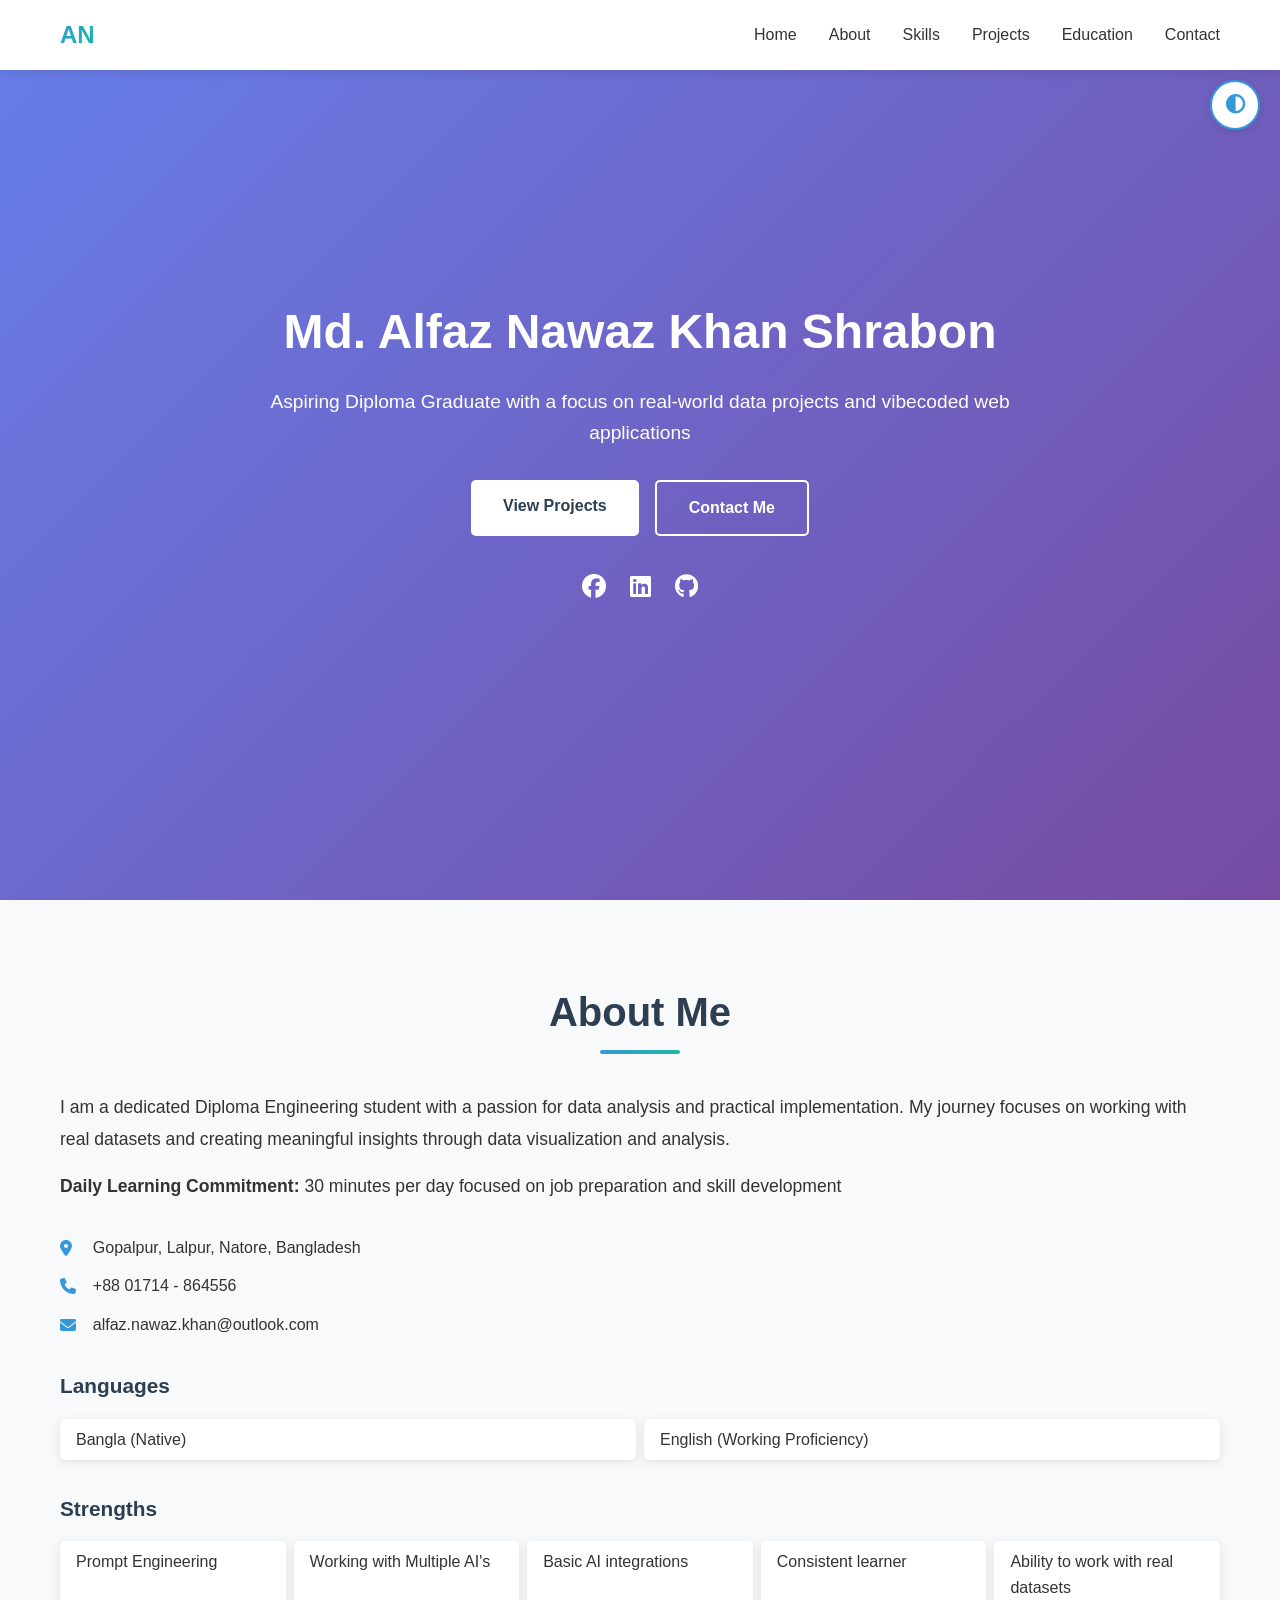
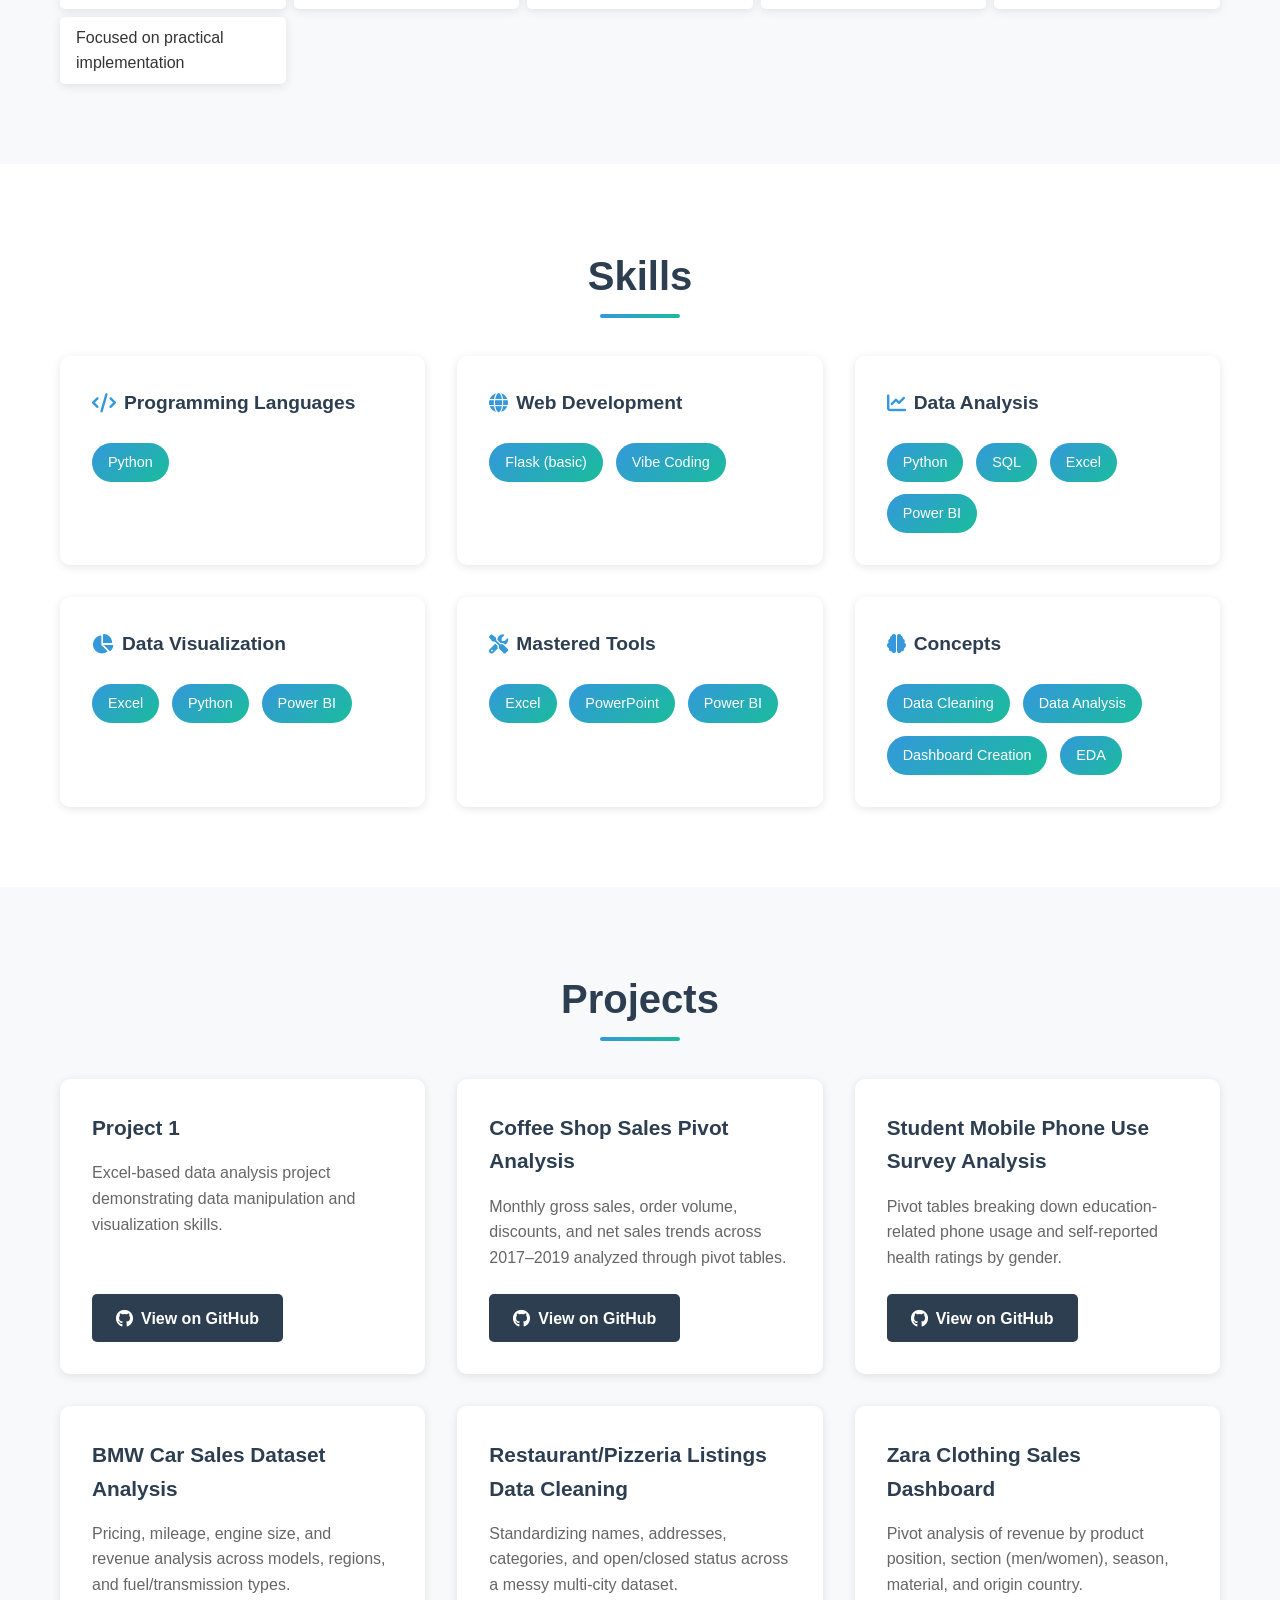
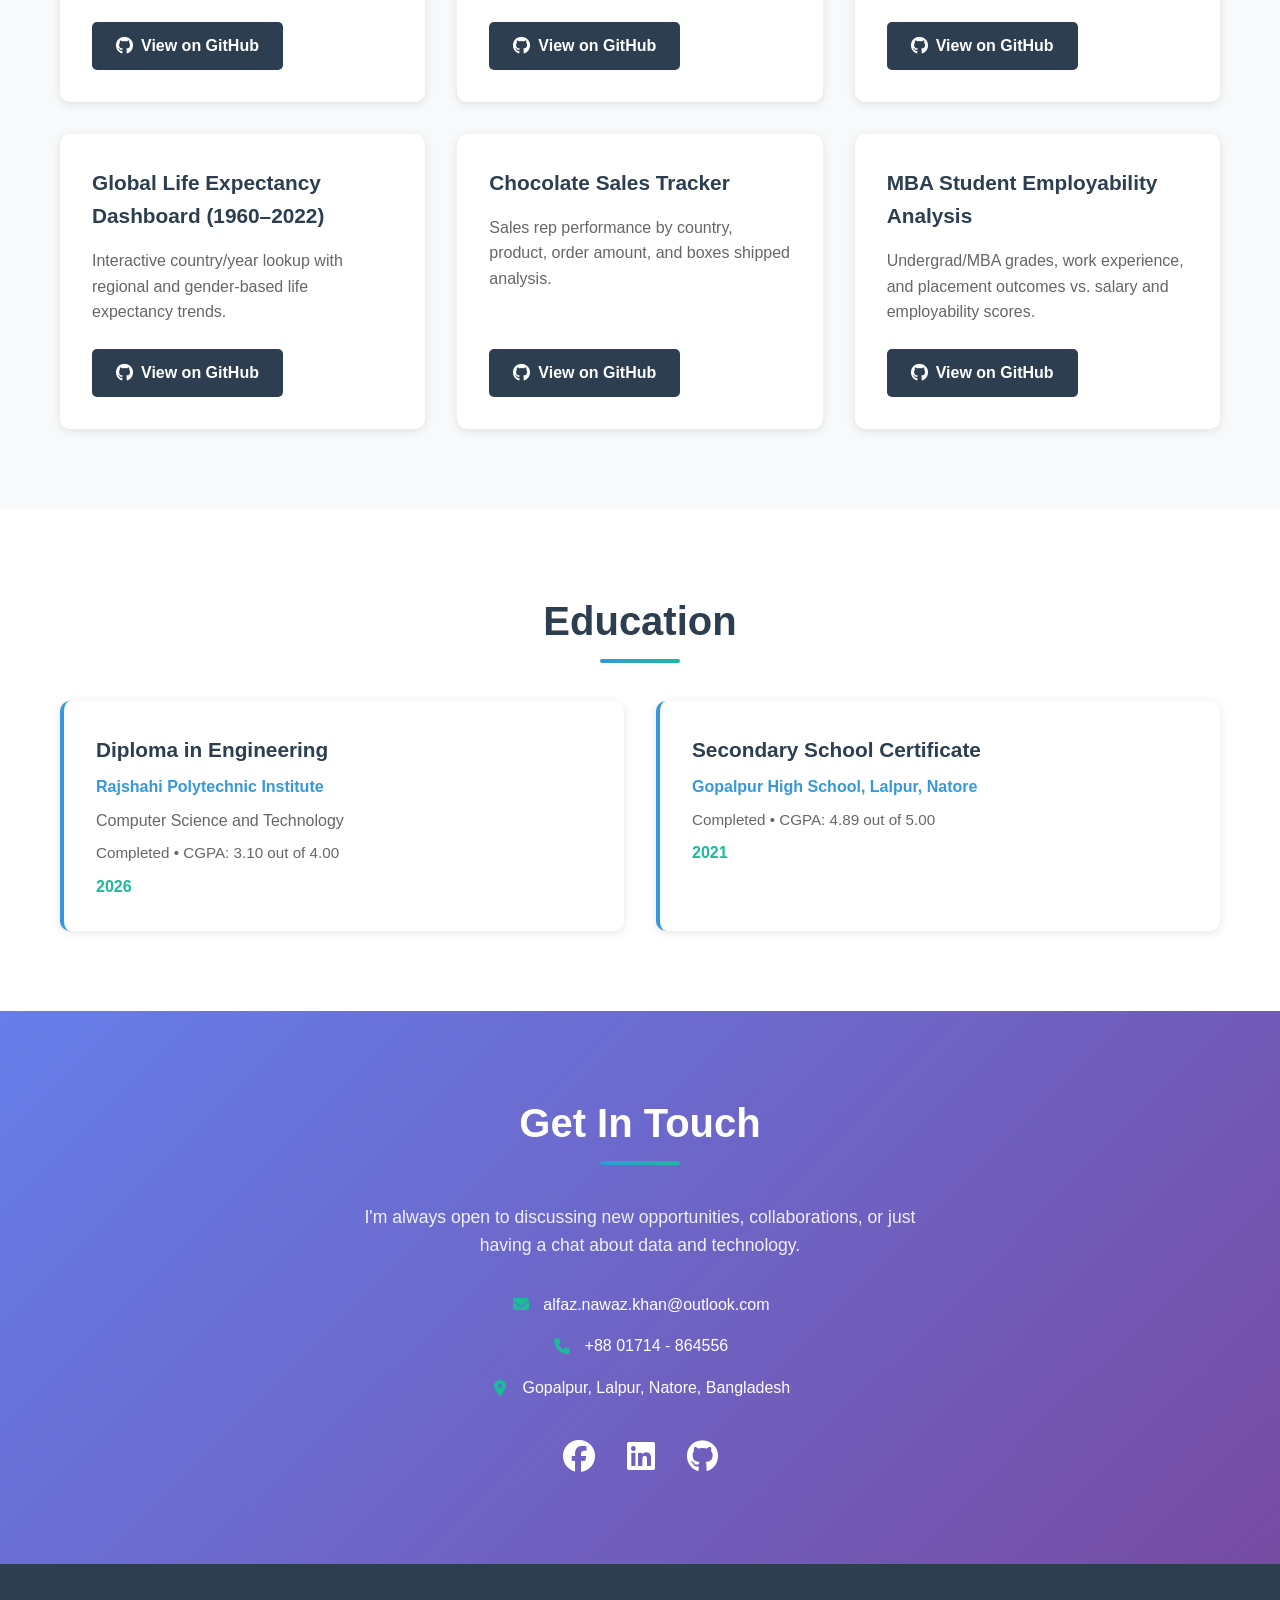
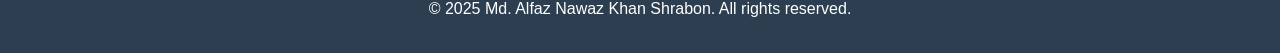
==== commit 79bfd8d8: "Title: Implement Data Science Mode Theme with Cyberpunk Aesthetic Key features implemented: - Added " ====
--- a/portfolio/index.html
+++ b/portfolio/index.html
@@ -5,9 +5,27 @@
     <meta name="viewport" content="width=device-width, initial-scale=1.0">
     <title>Md. Alfaz Nawaz Khan Shrabon - Portfolio</title>
     <link rel="stylesheet" href="styles.css">
+    <link rel="stylesheet" href="data-science-theme.css">
     <link rel="stylesheet" href="https://cdnjs.cloudflare.com/ajax/libs/font-awesome/6.4.0/css/all.min.css">
 </head>
 <body>
+    <!-- Theme Switcher -->
+    <div class="theme-switcher">
+        <button class="theme-btn" id="themeToggle" aria-label="Toggle Theme">
+            <i class="fas fa-adjust"></i>
+        </button>
+        <div class="theme-options" id="themeOptions">
+            <button class="theme-option active" data-theme="default" aria-label="Default Theme">
+                <i class="fas fa-sun"></i> Default
+            </button>
+            <button class="theme-option" data-theme="data-science" aria-label="Data Science Mode">
+                <i class="fas fa-microchip"></i> Data Science
+            </button>
+        </div>
+    </div>
+
+    <!-- Main Content Wrapper -->
+    <div id="mainContent">
     <!-- Navigation -->
     <nav class="navbar">
         <div class="container">
@@ -294,6 +312,8 @@
             <p>&copy; 2025 Md. Alfaz Nawaz Khan Shrabon. All rights reserved.</p>
         </div>
     </footer>
+    </div>
+    <!-- End Main Content Wrapper -->
 
     <script src="script.js"></script>
 </body>
--- a/portfolio/styles.css
+++ b/portfolio/styles.css
@@ -520,6 +520,409 @@
         opacity: 1;
         transform: translateY(0);
     }
+}
+
+/* ============================================
+   DATA SCIENCE MODE THEME
+   Cyberpunk/Holographic Terminal Aesthetic
+   ============================================ */
+
+/* Theme Switcher UI */
+.theme-switcher {
+    position: fixed;
+    top: 80px;
+    right: 20px;
+    z-index: 1001;
+}
+
+.theme-btn {
+    width: 50px;
+    height: 50px;
+    border-radius: 50%;
+    border: 2px solid var(--secondary-color);
+    background: var(--white);
+    cursor: pointer;
+    display: flex;
+    align-items: center;
+    justify-content: center;
+    font-size: 1.2rem;
+    color: var(--secondary-color);
+    transition: all 0.3s ease;
+    box-shadow: 0 2px 10px rgba(0, 0, 0, 0.1);
+}
+
+.theme-btn:hover {
+    transform: scale(1.1);
+    box-shadow: 0 4px 15px rgba(52, 152, 219, 0.3);
+}
+
+.theme-options {
+    position: absolute;
+    top: 60px;
+    right: 0;
+    background: var(--white);
+    border-radius: 10px;
+    box-shadow: 0 5px 20px rgba(0, 0, 0, 0.15);
+    padding: 0.5rem;
+    display: none;
+    flex-direction: column;
+    gap: 0.3rem;
+    min-width: 180px;
+}
+
+.theme-options.show {
+    display: flex;
+}
+
+.theme-option {
+    display: flex;
+    align-items: center;
+    gap: 0.5rem;
+    padding: 0.7rem 1rem;
+    border: none;
+    background: transparent;
+    cursor: pointer;
+    border-radius: 5px;
+    font-size: 0.9rem;
+    color: var(--text-color);
+    transition: all 0.3s ease;
+}
+
+.theme-option:hover {
+    background: var(--light-bg);
+}
+
+.theme-option.active {
+    background: linear-gradient(135deg, var(--secondary-color), var(--accent-color));
+    color: var(--white);
+}
+
+/* Data Science Mode CSS Variables */
+.theme-data-science {
+    --ds-bg-primary: #020a02;
+    --ds-bg-secondary: #1e1e24;
+    --ds-bg-tertiary: #2b2b36;
+    --ds-accent-primary: #1aff40;
+    --ds-accent-secondary: #66e0ff;
+    --ds-accent-tertiary: #7c3aed;
+    --ds-text-primary: #f8fafc;
+    --ds-text-muted: #94a3b8;
+    --ds-glow-color: rgba(26, 255, 64, 0.6);
+    --ds-border-glow: rgba(102, 224, 255, 0.5);
+}
+
+/* Data Science Mode Global Styles */
+.theme-data-science body {
+    background-color: var(--ds-bg-primary);
+    color: var(--ds-text-primary);
+    font-family: 'Courier New', Courier, monospace;
+}
+
+.theme-data-science .navbar {
+    background-color: rgba(2, 10, 2, 0.95);
+    border-bottom: 1px solid var(--ds-accent-primary);
+    box-shadow: 0 0 20px var(--ds-glow-color);
+}
+
+.theme-data-science .logo {
+    color: var(--ds-accent-primary);
+    text-shadow: 0 0 10px var(--ds-glow-color);
+    background: none;
+    -webkit-text-fill-color: var(--ds-accent-primary);
+}
+
+.theme-data-science .nav-links a {
+    color: var(--ds-text-primary);
+}
+
+.theme-data-science .nav-links a:hover,
+.theme-data-science .nav-links a.active {
+    color: var(--ds-accent-primary);
+    text-shadow: 0 0 8px var(--ds-glow-color);
+}
+
+.theme-data-science .nav-links a::after {
+    background-color: var(--ds-accent-primary);
+    box-shadow: 0 0 5px var(--ds-glow-color);
+}
+
+/* Theme Switcher in Data Science Mode */
+.theme-data-science .theme-btn {
+    border-color: var(--ds-accent-primary);
+    background: var(--ds-bg-secondary);
+    color: var(--ds-accent-primary);
+    box-shadow: 0 0 15px var(--ds-glow-color);
+}
+
+.theme-data-science .theme-options {
+    background: var(--ds-bg-secondary);
+    border: 1px solid var(--ds-accent-primary);
+}
+
+.theme-data-science .theme-option {
+    color: var(--ds-text-primary);
+}
+
+.theme-data-science .theme-option:hover {
+    background: var(--ds-bg-tertiary);
+}
+
+.theme-data-science .theme-option.active {
+    background: linear-gradient(135deg, var(--ds-accent-primary), var(--ds-accent-secondary));
+    color: var(--ds-bg-primary);
+}
+
+/* Hero Section - Data Science Mode */
+.theme-data-science .hero {
+    background: var(--ds-bg-primary);
+    position: relative;
+    overflow: hidden;
+}
+
+.theme-data-science .hero::before {
+    content: '';
+    position: absolute;
+    top: 0;
+    left: 0;
+    right: 0;
+    bottom: 0;
+    background-image: 
+        linear-gradient(rgba(26, 255, 64, 0.1) 1px, transparent 1px),
+        linear-gradient(90deg, rgba(26, 255, 64, 0.1) 1px, transparent 1px);
+    background-size: 30px 30px;
+    animation: grid-scroll-ds 20s linear infinite;
+    opacity: 0.3;
+}
+
+@keyframes grid-scroll-ds {
+    0% { background-position: 0 0; }
+    100% { background-position: 0 60px; }
+}
+
+.theme-data-science .hero::after {
+    content: '';
+    position: absolute;
+    top: 0;
+    left: 0;
+    right: 0;
+    bottom: 0;
+    background: repeating-linear-gradient(
+        0deg,
+        transparent,
+        transparent 2px,
+        rgba(26, 255, 64, 0.03) 2px,
+        rgba(26, 255, 64, 0.03) 4px
+    );
+    pointer-events: none;
+    animation: scanline-ds 8s linear infinite;
+}
+
+@keyframes scanline-ds {
+    0% { transform: translateY(0); }
+    100% { transform: translateY(100vh); }
+}
+
+.theme-data-science .hero-content {
+    position: relative;
+    z-index: 1;
+    background: rgba(30, 30, 36, 0.8);
+    padding: 3rem;
+    border-radius: 15px;
+    border: 1px solid var(--ds-accent-primary);
+    box-shadow: 0 0 30px var(--ds-glow-color), inset 0 0 20px rgba(26, 255, 64, 0.1);
+    backdrop-filter: blur(10px);
+    clip-path: polygon(0 0, 95% 0, 100% 5%, 100% 100%, 0 100%);
+}
+
+.theme-data-science .hero h1 {
+    color: var(--ds-accent-secondary);
+    text-shadow: 0 0 20px var(--ds-border-glow);
+    font-size: 2.5rem;
+    letter-spacing: 2px;
+}
+
+.theme-data-science .tagline {
+    color: var(--ds-text-muted);
+    font-size: 1.1rem;
+}
+
+/* Glow Button - Data Science Mode */
+.theme-data-science .glowbutton {
+    --glow-color: rgb(26, 255, 64);
+    --glow-spread-color: rgba(26, 255, 64, 0.5);
+    --enhanced-glow-color: rgb(102, 224, 255);
+    --btn-color: rgb(2, 10, 2);
+    border: 0.2em solid var(--glow-color);
+    padding: 0.9em 2.5em;
+    color: var(--glow-color);
+    font-size: 14px;
+    font-weight: bold;
+    background-color: var(--btn-color);
+    border-radius: 8px;
+    outline: none;
+    box-shadow: 0 0 0.8em 0.2em var(--glow-color), 0 0 3em 0.8em var(--glow-spread-color), inset 0 0 0.5em 0.15em var(--glow-color);
+    text-shadow: 0 0 0.4em var(--glow-color);
+    position: relative;
+    transition: all 0.3s;
+    cursor: pointer;
+    text-decoration: none;
+    display: inline-block;
+}
+
+.theme-data-science .glowbutton::after {
+    pointer-events: none;
+    content: "";
+    position: absolute;
+    top: 120%;
+    left: 0;
+    height: 100%;
+    width: 100%;
+    background-color: var(--glow-spread-color);
+    filter: blur(1.5em);
+    opacity: 0.7;
+    transform: perspective(1.2em) rotateX(35deg) scale(1, 0.6);
+}
+
+.theme-data-science .glowbutton:hover {
+    color: var(--btn-color);
+    background-color: var(--glow-color);
+    box-shadow: 0 0 1em 0.2em var(--glow-color), 0 0 3em 1.5em var(--glow-spread-color), inset 0 0 0.5em 0.15em var(--glow-color);
+}
+
+.theme-data-science .glowbutton:active {
+    box-shadow: 0 0 0.5em 0.2em var(--glow-color), 0 0 2em 1.5em var(--glow-spread-color), inset 0 0 0.4em 0.15em var(--glow-color);
+    transform: scale(0.98);
+}
+
+.theme-data-science .hero-buttons {
+    display: flex;
+    gap: 1rem;
+    justify-content: center;
+    flex-wrap: wrap;
+}
+
+.theme-data-science .social-links {
+    margin-top: 2rem;
+}
+
+.theme-data-science .social-links a {
+    color: var(--ds-accent-secondary);
+    font-size: 1.5rem;
+    transition: all 0.3s ease;
+    text-decoration: none;
+}
+
+.theme-data-science .social-links a:hover {
+    color: var(--ds-accent-primary);
+    text-shadow: 0 0 15px var(--ds-glow-color);
+    transform: translateY(-3px);
+}
+
+/* About Section - Data Science Mode */
+.theme-data-science .about {
+    background: var(--ds-bg-primary);
+    position: relative;
+}
+
+.theme-data-science .about-content {
+    max-width: 900px;
+    margin: 0 auto;
+}
+
+.theme-data-science .about-info {
+    background: var(--ds-bg-secondary);
+    padding: 2.5rem;
+    border-radius: 10px;
+    border: 1px solid var(--ds-accent-primary);
+    box-shadow: 0 0 20px var(--ds-glow-color);
+    position: relative;
+    overflow: hidden;
+}
+
+.theme-data-science .about-info::before {
+    content: '';
+    position: absolute;
+    top: 0;
+    left: 0;
+    right: 0;
+    height: 2px;
+    background: linear-gradient(90deg, transparent, var(--ds-accent-primary), transparent);
+    animation: shimmer-ds 3s infinite;
+}
+
+@keyframes shimmer-ds {
+    0% { transform: translateX(-100%); }
+    100% { transform: translateX(100%); }
+}
+
+.theme-data-science .about h2 {
+    color: var(--ds-accent-secondary);
+    text-shadow: 0 0 15px var(--ds-border-glow);
+}
+
+.theme-data-science .about h2::after {
+    background: linear-gradient(90deg, var(--ds-accent-primary), var(--ds-accent-secondary));
+    box-shadow: 0 0 10px var(--ds-glow-color);
+}
+
+.theme-data-science .about-info p {
+    color: var(--ds-text-muted);
+    line-height: 1.8;
+}
+
+.theme-data-science .personal-details {
+    margin: 2rem 0;
+    padding: 1.5rem;
+    background: var(--ds-bg-tertiary);
+    border-radius: 8px;
+    border-left: 3px solid var(--ds-accent-primary);
+}
+
+.theme-data-science .detail-item {
+    color: var(--ds-text-primary);
+    margin-bottom: 0.8rem;
+}
+
+.theme-data-science .detail-item i {
+    color: var(--ds-accent-primary);
+}
+
+.theme-data-science .languages h3,
+.theme-data-science .strengths h3 {
+    color: var(--ds-accent-secondary);
+    margin-top: 1.5rem;
+}
+
+.theme-data-science .languages ul,
+.theme-data-science .strengths ul {
+    display: flex;
+    flex-wrap: wrap;
+    gap: 0.5rem;
+}
+
+.theme-data-science .languages li,
+.theme-data-science .strengths li {
+    background: var(--ds-bg-tertiary);
+    border: 1px solid var(--ds-accent-primary);
+    color: var(--ds-text-primary);
+    padding: 0.4rem 0.8rem;
+    border-radius: 4px;
+    font-size: 0.85rem;
+}
+
+/* Skills Section - Data Science Mode (Hidden - Pip-Boy Replaces) */
+.theme-data-science .skills h2 {
+    color: var(--ds-accent-primary);
+    text-shadow: 0 0 15px var(--ds-glow-color);
+}
+
+.theme-data-science .skills h2::after {
+    background: var(--ds-accent-primary);
+    box-shadow: 0 0 10px var(--ds-glow-color);
+}
+
+.theme-data-science .skills-grid {
+    display: none;
 }
 
 /* Responsive Design */
--- a/portfolio/data-science-theme.css
+++ b/portfolio/data-science-theme.css
@@ -0,0 +1,721 @@
+/* ============================================
+   DATA SCIENCE MODE THEME - COMPLETE
+   Cyberpunk/Holographic Terminal Aesthetic
+   ============================================ */
+
+/* Pip-Boy Terminal Component (Skills Replacement) */
+.theme-data-science .pipboy-wrapper {
+    --pip-green: #1aff40;
+    --pip-glow: rgba(26, 255, 64, 0.6);
+    --bg-dark: #020a02;
+    --chassis-dark: #1a1a1a;
+    display: flex;
+    justify-content: center;
+    align-items: center;
+    font-family: "Courier New", Courier, monospace;
+    text-transform: uppercase;
+    width: 100%;
+    max-width: 700px;
+    margin: 0 auto;
+    padding: 1rem;
+    box-sizing: border-box;
+    container-type: inline-size;
+    container-name: pipboy;
+}
+
+.theme-data-science .pipboy-chassis {
+    background: var(--chassis-dark);
+    border: 3px solid #333;
+    border-radius: 15px;
+    padding: 15px;
+    box-shadow: 0 0 30px rgba(0, 0, 0, 0.8), inset 0 0 20px rgba(0, 0, 0, 0.5);
+    position: relative;
+    width: 100%;
+}
+
+.theme-data-science .pipboy-chassis::before {
+    content: "ROBO-TERMINAL v3.1";
+    position: absolute;
+    top: -10px;
+    left: 50%;
+    transform: translateX(-50%);
+    background: var(--chassis-dark);
+    padding: 0 15px;
+    font-size: 0.7rem;
+    color: var(--pip-green);
+    letter-spacing: 2px;
+}
+
+.theme-data-science .crt-screen {
+    background: var(--bg-dark);
+    border-radius: 8px;
+    padding: 20px;
+    position: relative;
+    overflow: hidden;
+    border: 2px solid #222;
+    box-shadow: inset 0 0 30px rgba(0, 0, 0, 0.8);
+}
+
+.theme-data-science .screen-glass {
+    position: absolute;
+    top: 0;
+    left: 0;
+    right: 0;
+    bottom: 0;
+    background: repeating-linear-gradient(
+        0deg,
+        rgba(26, 255, 64, 0.05) 0px,
+        rgba(26, 255, 64, 0.05) 1px,
+        transparent 2px,
+        transparent 4px
+    );
+    pointer-events: none;
+    z-index: 10;
+}
+
+.theme-data-science .scanlines {
+    position: absolute;
+    top: 0;
+    left: 0;
+    right: 0;
+    bottom: 0;
+    background: linear-gradient(to bottom, transparent 50%, rgba(0, 0, 0, 0.3) 51%);
+    background-size: 100% 4px;
+    pointer-events: none;
+    z-index: 11;
+    animation: flicker-ds 0.15s infinite;
+}
+
+@keyframes flicker-ds {
+    0% { opacity: 0.9; }
+    50% { opacity: 1; }
+    100% { opacity: 0.9; }
+}
+
+.theme-data-science .boot-sequence {
+    display: flex;
+    flex-direction: column;
+    gap: 15px;
+}
+
+.theme-data-science .top-bar {
+    display: flex;
+    justify-content: space-between;
+    align-items: center;
+    border-bottom: 1px solid var(--pip-green);
+    padding-bottom: 10px;
+}
+
+.theme-data-science .dynamic-title {
+    color: var(--pip-green);
+    font-size: 0.9rem;
+    letter-spacing: 3px;
+    text-shadow: 0 0 5px var(--pip-glow);
+}
+
+.theme-data-science .terminal-block {
+    background: rgba(26, 255, 64, 0.1);
+    border: 1px solid var(--pip-green);
+    padding: 8px 12px;
+    font-size: 0.7rem;
+    color: var(--pip-green);
+    border-radius: 3px;
+}
+
+.theme-data-science .middle-section {
+    display: flex;
+    flex-direction: column;
+    gap: 15px;
+    min-height: 200px;
+}
+
+.theme-data-science .content-stat,
+.theme-data-science .content-inv,
+.theme-data-science .content-data {
+    display: none;
+}
+
+.theme-data-science .content-stat.active,
+.theme-data-science .content-inv.active,
+.theme-data-science .content-data.active {
+    display: block;
+    animation: fadeIn-ds 0.3s ease;
+}
+
+@keyframes fadeIn-ds { from { opacity: 0; } to { opacity: 1; } }
+
+.theme-data-science .side-menu {
+    display: flex;
+    flex-direction: column;
+    gap: 8px;
+}
+
+.theme-data-science .menu-item {
+    display: flex;
+    justify-content: space-between;
+    align-items: center;
+    padding: 8px 12px;
+    background: rgba(26, 255, 64, 0.05);
+    border: 1px solid transparent;
+    border-radius: 4px;
+    cursor: pointer;
+    transition: all 0.2s ease;
+}
+
+.theme-data-science .menu-item:hover,
+.theme-data-science .menu-item.active {
+    background: rgba(26, 255, 64, 0.2);
+    border-color: var(--pip-green);
+    box-shadow: 0 0 10px var(--pip-glow);
+}
+
+.theme-data-science .menu-item-label {
+    color: var(--pip-green);
+    font-size: 0.75rem;
+    letter-spacing: 1px;
+}
+
+.theme-data-science .menu-item-value {
+    color: var(--pip-green);
+    font-weight: bold;
+    font-size: 0.75rem;
+}
+
+.theme-data-science .inventory-list {
+    display: grid;
+    grid-template-columns: repeat(auto-fit, minmax(120px, 1fr));
+    gap: 10px;
+}
+
+.theme-data-science .inventory-item {
+    background: rgba(26, 255, 64, 0.08);
+    border: 1px dashed var(--pip-green);
+    padding: 10px;
+    text-align: center;
+    border-radius: 5px;
+    font-size: 0.7rem;
+    color: var(--pip-green);
+    transition: all 0.2s ease;
+}
+
+.theme-data-science .inventory-item:hover {
+    background: rgba(26, 255, 64, 0.2);
+    border-style: solid;
+    box-shadow: 0 0 15px var(--pip-glow);
+}
+
+.theme-data-science .bottom-bar {
+    border-top: 1px solid var(--pip-green);
+    padding-top: 10px;
+    display: flex;
+    justify-content: space-between;
+    align-items: center;
+}
+
+.theme-data-science .radio-toggle {
+    display: flex;
+    gap: 5px;
+}
+
+.theme-data-science .radio-btn {
+    background: transparent;
+    border: 1px solid var(--pip-green);
+    color: var(--pip-green);
+    padding: 5px 12px;
+    font-size: 0.65rem;
+    cursor: pointer;
+    border-radius: 3px;
+    transition: all 0.2s ease;
+    font-family: inherit;
+    text-transform: uppercase;
+}
+
+.theme-data-science .radio-btn:hover,
+.theme-data-science .radio-btn.active {
+    background: var(--pip-green);
+    color: var(--bg-dark);
+    box-shadow: 0 0 10px var(--pip-glow);
+}
+
+.theme-data-science .radar-container {
+    width: 80px;
+    height: 80px;
+    position: relative;
+}
+
+.theme-data-science .radar {
+    width: 100%;
+    height: 100%;
+    border: 2px solid var(--pip-green);
+    border-radius: 50%;
+    position: relative;
+    overflow: hidden;
+    background: radial-gradient(circle, rgba(26, 255, 64, 0.1) 0%, transparent 70%);
+}
+
+.theme-data-science .radar::after {
+    content: '';
+    position: absolute;
+    top: 50%;
+    left: 50%;
+    width: 50%;
+    height: 2px;
+    background: var(--pip-green);
+    transform-origin: left center;
+    animation: radar-sweep-ds 2s linear infinite;
+    box-shadow: 0 0 5px var(--pip-glow);
+}
+
+@keyframes radar-sweep-ds {
+    0% { transform: rotate(0deg); }
+    100% { transform: rotate(360deg); }
+}
+
+.theme-data-science .hazard-symbol {
+    position: absolute;
+    top: 50%;
+    left: 50%;
+    transform: translate(-50%, -50%);
+    font-size: 1.5rem;
+    color: var(--pip-green);
+    animation: blink-ds 1s infinite;
+}
+
+@keyframes blink-ds { 0%, 100% { opacity: 1; } 50% { opacity: 0.3; } }
+
+.theme-data-science .radio-visualizer {
+    display: flex;
+    align-items: flex-end;
+    gap: 3px;
+    height: 40px;
+}
+
+.theme-data-science .viz-bar {
+    width: 6px;
+    background: var(--pip-green);
+    border-radius: 2px;
+    animation: equalizer-ds 0.5s ease-in-out infinite alternate;
+    box-shadow: 0 0 5px var(--pip-glow);
+}
+
+.theme-data-science .viz-bar:nth-child(1) { height: 20%; animation-delay: 0s; }
+.theme-data-science .viz-bar:nth-child(2) { height: 40%; animation-delay: 0.1s; }
+.theme-data-science .viz-bar:nth-child(3) { height: 60%; animation-delay: 0.2s; }
+.theme-data-science .viz-bar:nth-child(4) { height: 80%; animation-delay: 0.3s; }
+.theme-data-science .viz-bar:nth-child(5) { height: 100%; animation-delay: 0.4s; }
+.theme-data-science .viz-bar:nth-child(6) { height: 60%; animation-delay: 0.5s; }
+.theme-data-science .viz-bar:nth-child(7) { height: 40%; animation-delay: 0.6s; }
+
+@keyframes equalizer-ds { 0% { height: 20%; } 100% { height: 100%; } }
+
+@container pipboy (max-width: 500px) {
+    .theme-data-science .pipboy-chassis { padding: 10px; }
+    .theme-data-science .crt-screen { padding: 15px; }
+    .theme-data-science .dynamic-title { font-size: 0.7rem; }
+    .theme-data-science .terminal-block { font-size: 0.6rem; }
+    .theme-data-science .menu-item-label,
+    .theme-data-science .menu-item-value { font-size: 0.65rem; }
+    .theme-data-science .radio-btn { padding: 4px 8px; font-size: 0.6rem; }
+    .theme-data-science .radar-container { width: 60px; height: 60px; }
+}
+
+/* Hero Section - Data Science Mode */
+.theme-data-science .hero {
+    background: var(--ds-bg-primary);
+    position: relative;
+    overflow: hidden;
+}
+
+.theme-data-science .hero::before {
+    content: '';
+    position: absolute;
+    top: 0; left: 0; right: 0; bottom: 0;
+    background-image: 
+        linear-gradient(rgba(26, 255, 64, 0.1) 1px, transparent 1px),
+        linear-gradient(90deg, rgba(26, 255, 64, 0.1) 1px, transparent 1px);
+    background-size: 30px 30px;
+    animation: grid-scroll-ds 20s linear infinite;
+    opacity: 0.3;
+}
+
+@keyframes grid-scroll-ds { 0% { background-position: 0 0; } 100% { background-position: 0 60px; } }
+
+.theme-data-science .hero::after {
+    content: '';
+    position: absolute;
+    top: 0; left: 0; right: 0; bottom: 0;
+    background: repeating-linear-gradient(0deg, transparent, transparent 2px, rgba(26, 255, 64, 0.03) 2px, rgba(26, 255, 64, 0.03) 4px);
+    pointer-events: none;
+    animation: scanline-ds 8s linear infinite;
+}
+
+@keyframes scanline-ds { 0% { transform: translateY(0); } 100% { transform: translateY(100vh); } }
+
+.theme-data-science .hero-content {
+    position: relative;
+    z-index: 1;
+    background: rgba(30, 30, 36, 0.8);
+    padding: 3rem;
+    border-radius: 15px;
+    border: 1px solid var(--ds-accent-primary);
+    box-shadow: 0 0 30px var(--ds-glow-color), inset 0 0 20px rgba(26, 255, 64, 0.1);
+    backdrop-filter: blur(10px);
+    clip-path: polygon(0 0, 95% 0, 100% 5%, 100% 100%, 0 100%);
+}
+
+.theme-data-science .hero h1 {
+    color: var(--ds-accent-secondary);
+    text-shadow: 0 0 20px var(--ds-border-glow);
+    font-size: 2.5rem;
+    letter-spacing: 2px;
+}
+
+.theme-data-science .tagline { color: var(--ds-text-muted); font-size: 1.1rem; }
+.theme-data-science .hero-buttons { display: flex; gap: 1rem; justify-content: center; flex-wrap: wrap; }
+
+.theme-data-science .social-links { margin-top: 2rem; }
+.theme-data-science .social-links a {
+    color: var(--ds-accent-secondary);
+    font-size: 1.5rem;
+    transition: all 0.3s ease;
+    text-decoration: none;
+}
+.theme-data-science .social-links a:hover {
+    color: var(--ds-accent-primary);
+    text-shadow: 0 0 15px var(--ds-glow-color);
+    transform: translateY(-3px);
+}
+
+/* About Section - Data Science Mode */
+.theme-data-science .about { background: var(--ds-bg-primary); position: relative; }
+.theme-data-science .about-content { max-width: 900px; margin: 0 auto; }
+
+.theme-data-science .about-info {
+    background: var(--ds-bg-secondary);
+    padding: 2.5rem;
+    border-radius: 10px;
+    border: 1px solid var(--ds-accent-primary);
+    box-shadow: 0 0 20px var(--ds-glow-color);
+    position: relative;
+    overflow: hidden;
+}
+
+.theme-data-science .about-info::before {
+    content: '';
+    position: absolute;
+    top: 0; left: 0; right: 0; height: 2px;
+    background: linear-gradient(90deg, transparent, var(--ds-accent-primary), transparent);
+    animation: shimmer-ds 3s infinite;
+}
+
+@keyframes shimmer-ds { 0% { transform: translateX(-100%); } 100% { transform: translateX(100%); } }
+
+.theme-data-science .about h2 { color: var(--ds-accent-secondary); text-shadow: 0 0 15px var(--ds-border-glow); }
+.theme-data-science .about h2::after { background: linear-gradient(90deg, var(--ds-accent-primary), var(--ds-accent-secondary)); box-shadow: 0 0 10px var(--ds-glow-color); }
+.theme-data-science .about-info p { color: var(--ds-text-muted); line-height: 1.8; }
+
+.theme-data-science .personal-details {
+    margin: 2rem 0;
+    padding: 1.5rem;
+    background: var(--ds-bg-tertiary);
+    border-radius: 8px;
+    border-left: 3px solid var(--ds-accent-primary);
+}
+
+.theme-data-science .detail-item { color: var(--ds-text-primary); margin-bottom: 0.8rem; }
+.theme-data-science .detail-item i { color: var(--ds-accent-primary); }
+.theme-data-science .languages h3, .theme-data-science .strengths h3 { color: var(--ds-accent-secondary); margin-top: 1.5rem; }
+.theme-data-science .languages ul, .theme-data-science .strengths ul { display: flex; flex-wrap: wrap; gap: 0.5rem; }
+.theme-data-science .languages li, .theme-data-science .strengths li {
+    background: var(--ds-bg-tertiary);
+    border: 1px solid var(--ds-accent-primary);
+    color: var(--ds-text-primary);
+    padding: 0.4rem 0.8rem;
+    border-radius: 4px;
+    font-size: 0.85rem;
+}
+
+/* Global Data Science Mode Styles - Navbar and Theme Switcher */
+.theme-data-science body {
+    background-color: var(--ds-bg-primary);
+    color: var(--ds-text-primary);
+    font-family: 'Courier New', Courier, monospace;
+}
+
+.theme-data-science .navbar {
+    background-color: rgba(2, 10, 2, 0.95);
+    border-bottom: 1px solid var(--ds-accent-primary);
+    box-shadow: 0 0 20px var(--ds-glow-color);
+}
+
+.theme-data-science .logo {
+    color: var(--ds-accent-primary);
+    text-shadow: 0 0 10px var(--ds-glow-color);
+    background: none;
+    -webkit-text-fill-color: var(--ds-accent-primary);
+}
+
+.theme-data-science .nav-links a {
+    color: var(--ds-text-primary);
+}
+
+.theme-data-science .nav-links a:hover,
+.theme-data-science .nav-links a.active {
+    color: var(--ds-accent-primary);
+    text-shadow: 0 0 8px var(--ds-glow-color);
+}
+
+.theme-data-science .nav-links a::after {
+    background-color: var(--ds-accent-primary);
+    box-shadow: 0 0 5px var(--ds-glow-color);
+}
+
+/* Theme Switcher in Data Science Mode */
+.theme-data-science .theme-btn {
+    border-color: var(--ds-accent-primary);
+    background: var(--ds-bg-secondary);
+    color: var(--ds-accent-primary);
+    box-shadow: 0 0 15px var(--ds-glow-color);
+}
+
+.theme-data-science .theme-options {
+    background: var(--ds-bg-secondary);
+    border: 1px solid var(--ds-accent-primary);
+}
+
+.theme-data-science .theme-option {
+    color: var(--ds-text-primary);
+}
+
+.theme-data-science .theme-option:hover {
+    background: var(--ds-bg-tertiary);
+}
+
+.theme-data-science .theme-option.active {
+    background: linear-gradient(135deg, var(--ds-accent-primary), var(--ds-accent-secondary));
+    color: var(--ds-bg-primary);
+}
+
+/* Skills section hidden in DS mode (replaced by Pip-Boy) */
+.theme-data-science .skills h2 {
+    color: var(--ds-accent-primary);
+    text-shadow: 0 0 15px var(--ds-glow-color);
+}
+
+.theme-data-science .skills h2::after {
+    background: var(--ds-accent-primary);
+    box-shadow: 0 0 10px var(--ds-glow-color);
+}
+
+.theme-data-science .skills-grid {
+    display: none;
+}
+
+/* ============================================
+   PIP-BOY TERMINAL COMPONENT (Skills Section)
+   Fallout-style CRT terminal for Data Science Mode
+   ============================================ */
+
+.theme-data-science .pipboy-wrapper {
+    --pip-green: #1aff40;
+    --pip-glow: rgba(26, 255, 64, 0.6);
+    --bg-dark: #020a02;
+    --chassis-dark: #1a1a1a;
+    display: flex;
+    justify-content: center;
+    align-items: center;
+    font-family: "Courier New", Courier, monospace;
+    text-transform: uppercase;
+    width: 100%;
+    max-width: 700px;
+    margin: 0 auto;
+    padding: 1rem;
+    box-sizing: border-box;
+    container-type: inline-size;
+    container-name: pipboy;
+}
+
+.theme-data-science .pipboy-chassis {
+    background: var(--chassis-dark);
+    border: 3px solid #333;
+    border-radius: 15px;
+    padding: 15px;
+    box-shadow: 0 0 30px rgba(0, 0, 0, 0.8), inset 0 0 20px rgba(0, 0, 0, 0.5);
+    position: relative;
+    width: 100%;
+}
+
+.theme-data-science .pipboy-chassis::before {
+    content: "ROBO-TERMINAL v3.1";
+    position: absolute;
+    top: -10px;
+    left: 50%;
+    transform: translateX(-50%);
+    background: var(--chassis-dark);
+    padding: 0 15px;
+    font-size: 0.7rem;
+    color: var(--pip-green);
+    letter-spacing: 2px;
+}
+
+.theme-data-science .crt-screen {
+    background: var(--bg-dark);
+    border-radius: 8px;
+    padding: 20px;
+    position: relative;
+    overflow: hidden;
+    border: 2px solid #222;
+    box-shadow: inset 0 0 30px rgba(0, 0, 0, 0.8);
+}
+
+.theme-data-science .screen-glass {
+    position: absolute;
+    top: 0; left: 0; right: 0; bottom: 0;
+    background: repeating-linear-gradient(0deg, rgba(26, 255, 64, 0.05) 0px, rgba(26, 255, 64, 0.05) 1px, transparent 2px, transparent 4px);
+    pointer-events: none;
+    z-index: 10;
+}
+
+.theme-data-science .scanlines {
+    position: absolute;
+    top: 0; left: 0; right: 0; bottom: 0;
+    background: linear-gradient(to bottom, transparent 50%, rgba(0, 0, 0, 0.3) 51%);
+    background-size: 100% 4px;
+    pointer-events: none;
+    z-index: 11;
+    animation: flicker-ds 0.15s infinite;
+}
+
+@keyframes flicker-ds { 0% { opacity: 0.9; } 50% { opacity: 1; } 100% { opacity: 0.9; } }
+
+.theme-data-science .boot-sequence { display: flex; flex-direction: column; gap: 15px; }
+.theme-data-science .top-bar { display: flex; justify-content: space-between; align-items: center; border-bottom: 1px solid var(--pip-green); padding-bottom: 10px; }
+.theme-data-science .dynamic-title { color: var(--pip-green); font-size: 0.9rem; letter-spacing: 3px; text-shadow: 0 0 5px var(--pip-glow); }
+.theme-data-science .terminal-block { background: rgba(26, 255, 64, 0.1); border: 1px solid var(--pip-green); padding: 8px 12px; font-size: 0.7rem; color: var(--pip-green); border-radius: 3px; }
+.theme-data-science .middle-section { display: flex; flex-direction: column; gap: 15px; min-height: 200px; }
+
+.theme-data-science .content-stat,
+.theme-data-science .content-inv,
+.theme-data-science .content-data { display: none; }
+.theme-data-science .content-stat.active,
+.theme-data-science .content-inv.active,
+.theme-data-science .content-data.active { display: block; animation: fadeIn-ds 0.3s ease; }
+
+@keyframes fadeIn-ds { from { opacity: 0; } to { opacity: 1; } }
+
+.theme-data-science .side-menu { display: flex; flex-direction: column; gap: 8px; }
+.theme-data-science .menu-item {
+    display: flex;
+    justify-content: space-between;
+    align-items: center;
+    padding: 8px 12px;
+    background: rgba(26, 255, 64, 0.05);
+    border: 1px solid transparent;
+    border-radius: 4px;
+    cursor: pointer;
+    transition: all 0.2s ease;
+}
+.theme-data-science .menu-item:hover,
+.theme-data-science .menu-item.active {
+    background: rgba(26, 255, 64, 0.2);
+    border-color: var(--pip-green);
+    box-shadow: 0 0 10px var(--pip-glow);
+}
+.theme-data-science .menu-item-label { color: var(--pip-green); font-size: 0.75rem; letter-spacing: 1px; }
+.theme-data-science .menu-item-value { color: var(--pip-green); font-weight: bold; font-size: 0.75rem; }
+
+.theme-data-science .inventory-list { display: grid; grid-template-columns: repeat(auto-fit, minmax(120px, 1fr)); gap: 10px; }
+.theme-data-science .inventory-item {
+    background: rgba(26, 255, 64, 0.08);
+    border: 1px dashed var(--pip-green);
+    padding: 10px;
+    text-align: center;
+    border-radius: 5px;
+    font-size: 0.7rem;
+    color: var(--pip-green);
+    transition: all 0.2s ease;
+}
+.theme-data-science .inventory-item:hover {
+    background: rgba(26, 255, 64, 0.2);
+    border-style: solid;
+    box-shadow: 0 0 15px var(--pip-glow);
+}
+
+.theme-data-science .bottom-bar { border-top: 1px solid var(--pip-green); padding-top: 10px; display: flex; justify-content: space-between; align-items: center; }
+.theme-data-science .radio-toggle { display: flex; gap: 5px; }
+.theme-data-science .radio-btn {
+    background: transparent;
+    border: 1px solid var(--pip-green);
+    color: var(--pip-green);
+    padding: 5px 12px;
+    font-size: 0.65rem;
+    cursor: pointer;
+    border-radius: 3px;
+    transition: all 0.2s ease;
+    font-family: inherit;
+    text-transform: uppercase;
+}
+.theme-data-science .radio-btn:hover,
+.theme-data-science .radio-btn.active {
+    background: var(--pip-green);
+    color: var(--bg-dark);
+    box-shadow: 0 0 10px var(--pip-glow);
+}
+
+.theme-data-science .radar-container { width: 80px; height: 80px; position: relative; }
+.theme-data-science .radar {
+    width: 100%; height: 100%;
+    border: 2px solid var(--pip-green);
+    border-radius: 50%;
+    position: relative;
+    overflow: hidden;
+    background: radial-gradient(circle, rgba(26, 255, 64, 0.1) 0%, transparent 70%);
+}
+.theme-data-science .radar::after {
+    content: '';
+    position: absolute;
+    top: 50%; left: 50%;
+    width: 50%; height: 2px;
+    background: var(--pip-green);
+    transform-origin: left center;
+    animation: radar-sweep-ds 2s linear infinite;
+    box-shadow: 0 0 5px var(--pip-glow);
+}
+@keyframes radar-sweep-ds { 0% { transform: rotate(0deg); } 100% { transform: rotate(360deg); } }
+.theme-data-science .hazard-symbol {
+    position: absolute;
+    top: 50%; left: 50%;
+    transform: translate(-50%, -50%);
+    font-size: 1.5rem;
+    color: var(--pip-green);
+    animation: blink-ds 1s infinite;
+}
+@keyframes blink-ds { 0%, 100% { opacity: 1; } 50% { opacity: 0.3; } }
+
+.theme-data-science .radio-visualizer { display: flex; align-items: flex-end; gap: 3px; height: 40px; }
+.theme-data-science .viz-bar {
+    width: 6px;
+    background: var(--pip-green);
+    border-radius: 2px;
+    animation: equalizer-ds 0.5s ease-in-out infinite alternate;
+    box-shadow: 0 0 5px var(--pip-glow);
+}
+.theme-data-science .viz-bar:nth-child(1) { height: 20%; animation-delay: 0s; }
+.theme-data-science .viz-bar:nth-child(2) { height: 40%; animation-delay: 0.1s; }
+.theme-data-science .viz-bar:nth-child(3) { height: 60%; animation-delay: 0.2s; }
+.theme-data-science .viz-bar:nth-child(4) { height: 80%; animation-delay: 0.3s; }
+.theme-data-science .viz-bar:nth-child(5) { height: 100%; animation-delay: 0.4s; }
+.theme-data-science .viz-bar:nth-child(6) { height: 60%; animation-delay: 0.5s; }
+.theme-data-science .viz-bar:nth-child(7) { height: 40%; animation-delay: 0.6s; }
+@keyframes equalizer-ds { 0% { height: 20%; } 100% { height: 100%; } }
+
+@container pipboy (max-width: 500px) {
+    .theme-data-science .pipboy-chassis { padding: 10px; }
+    .theme-data-science .crt-screen { padding: 15px; }
+    .theme-data-science .dynamic-title { font-size: 0.7rem; }
+    .theme-data-science .terminal-block { font-size: 0.6rem; }
+    .theme-data-science .menu-item-label,
+    .theme-data-science .menu-item-value { font-size: 0.65rem; }
+    .theme-data-science .radio-btn { padding: 4px 8px; font-size: 0.6rem; }
+    .theme-data-science .radar-container { width: 60px; height: 60px; }
+}
